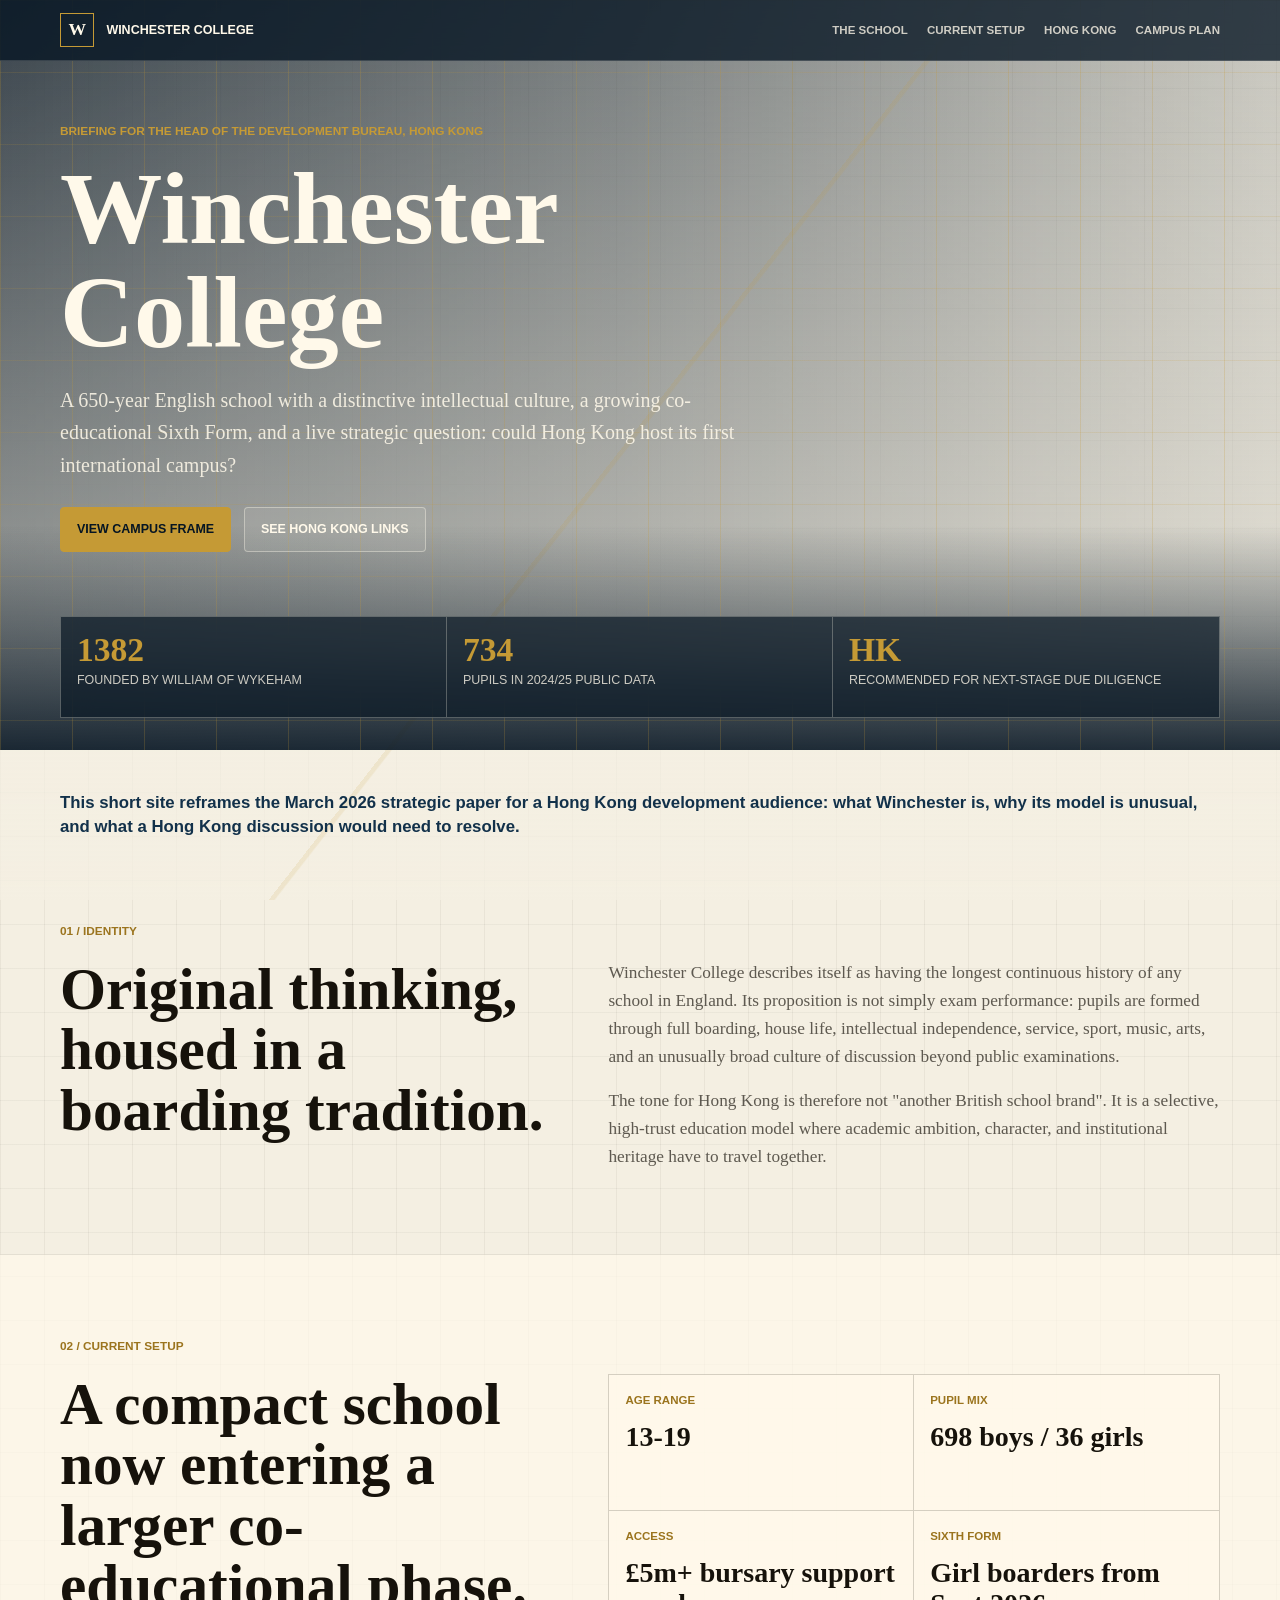
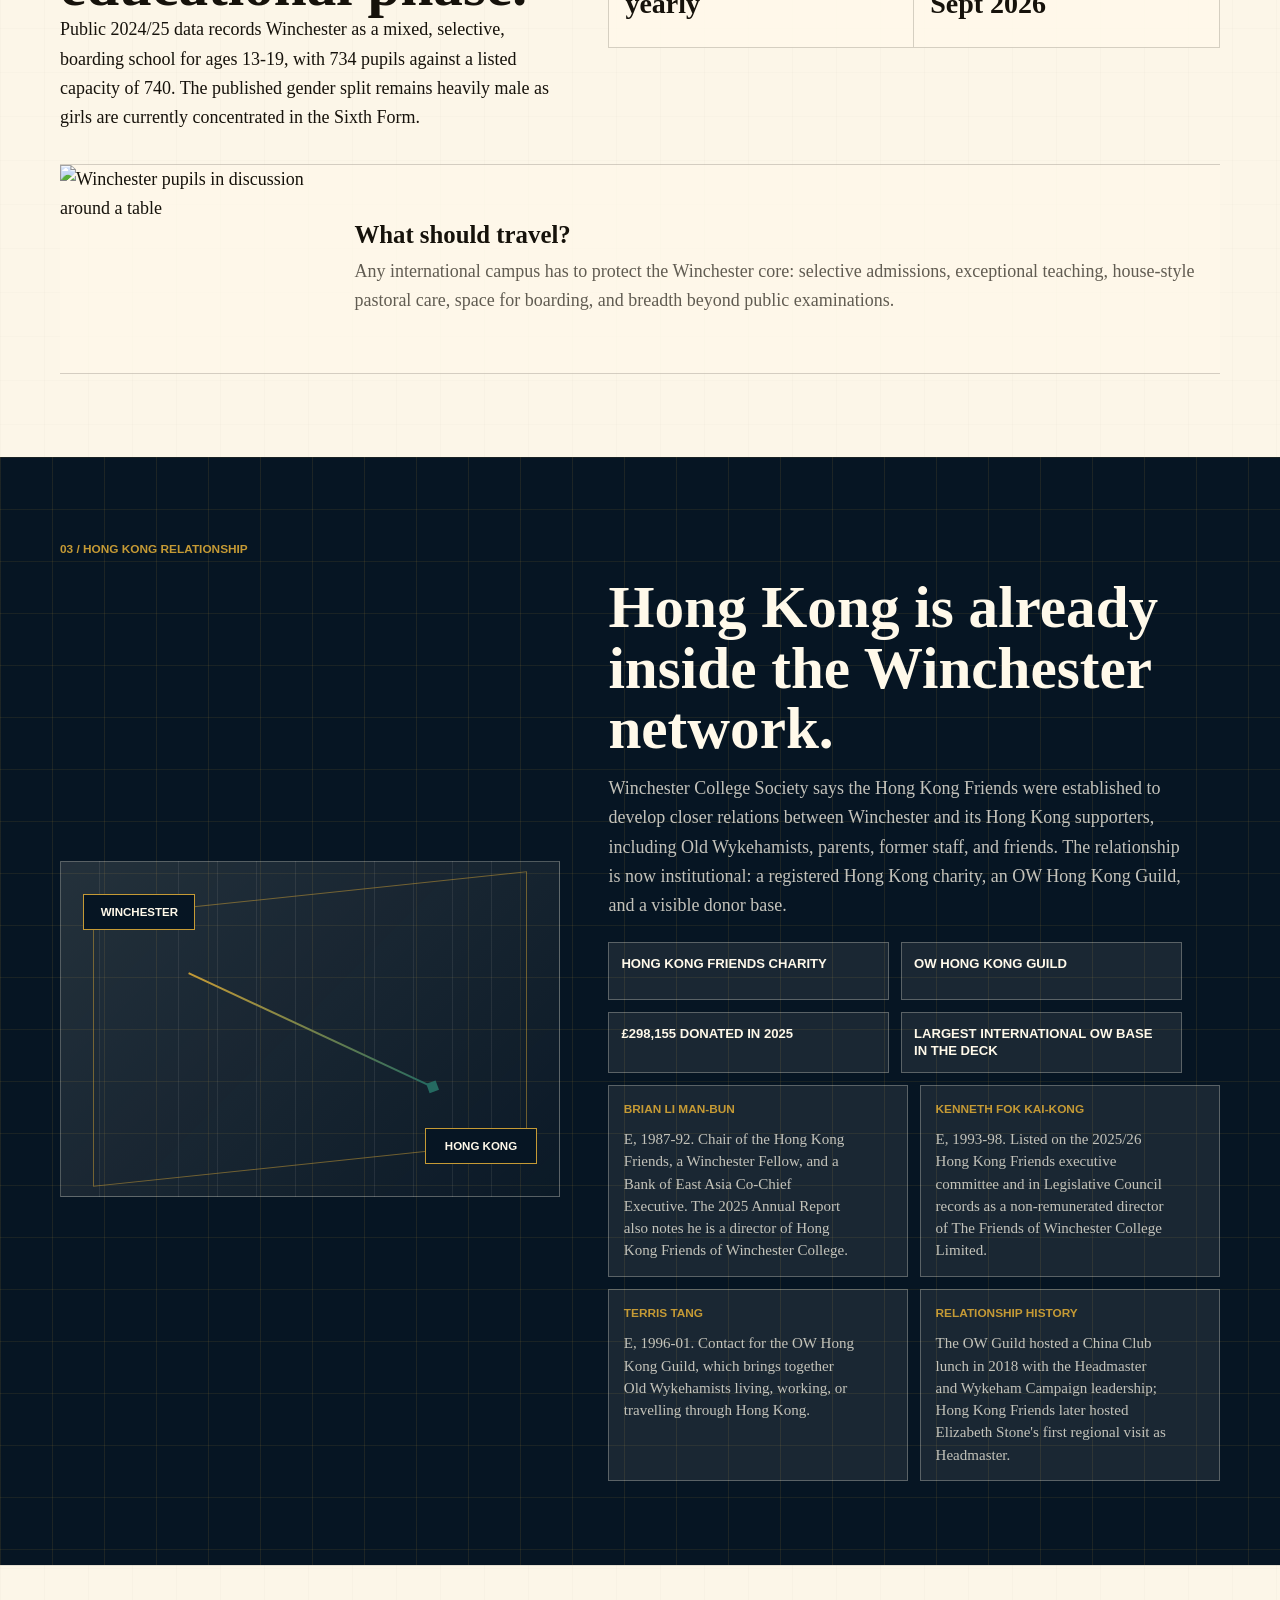
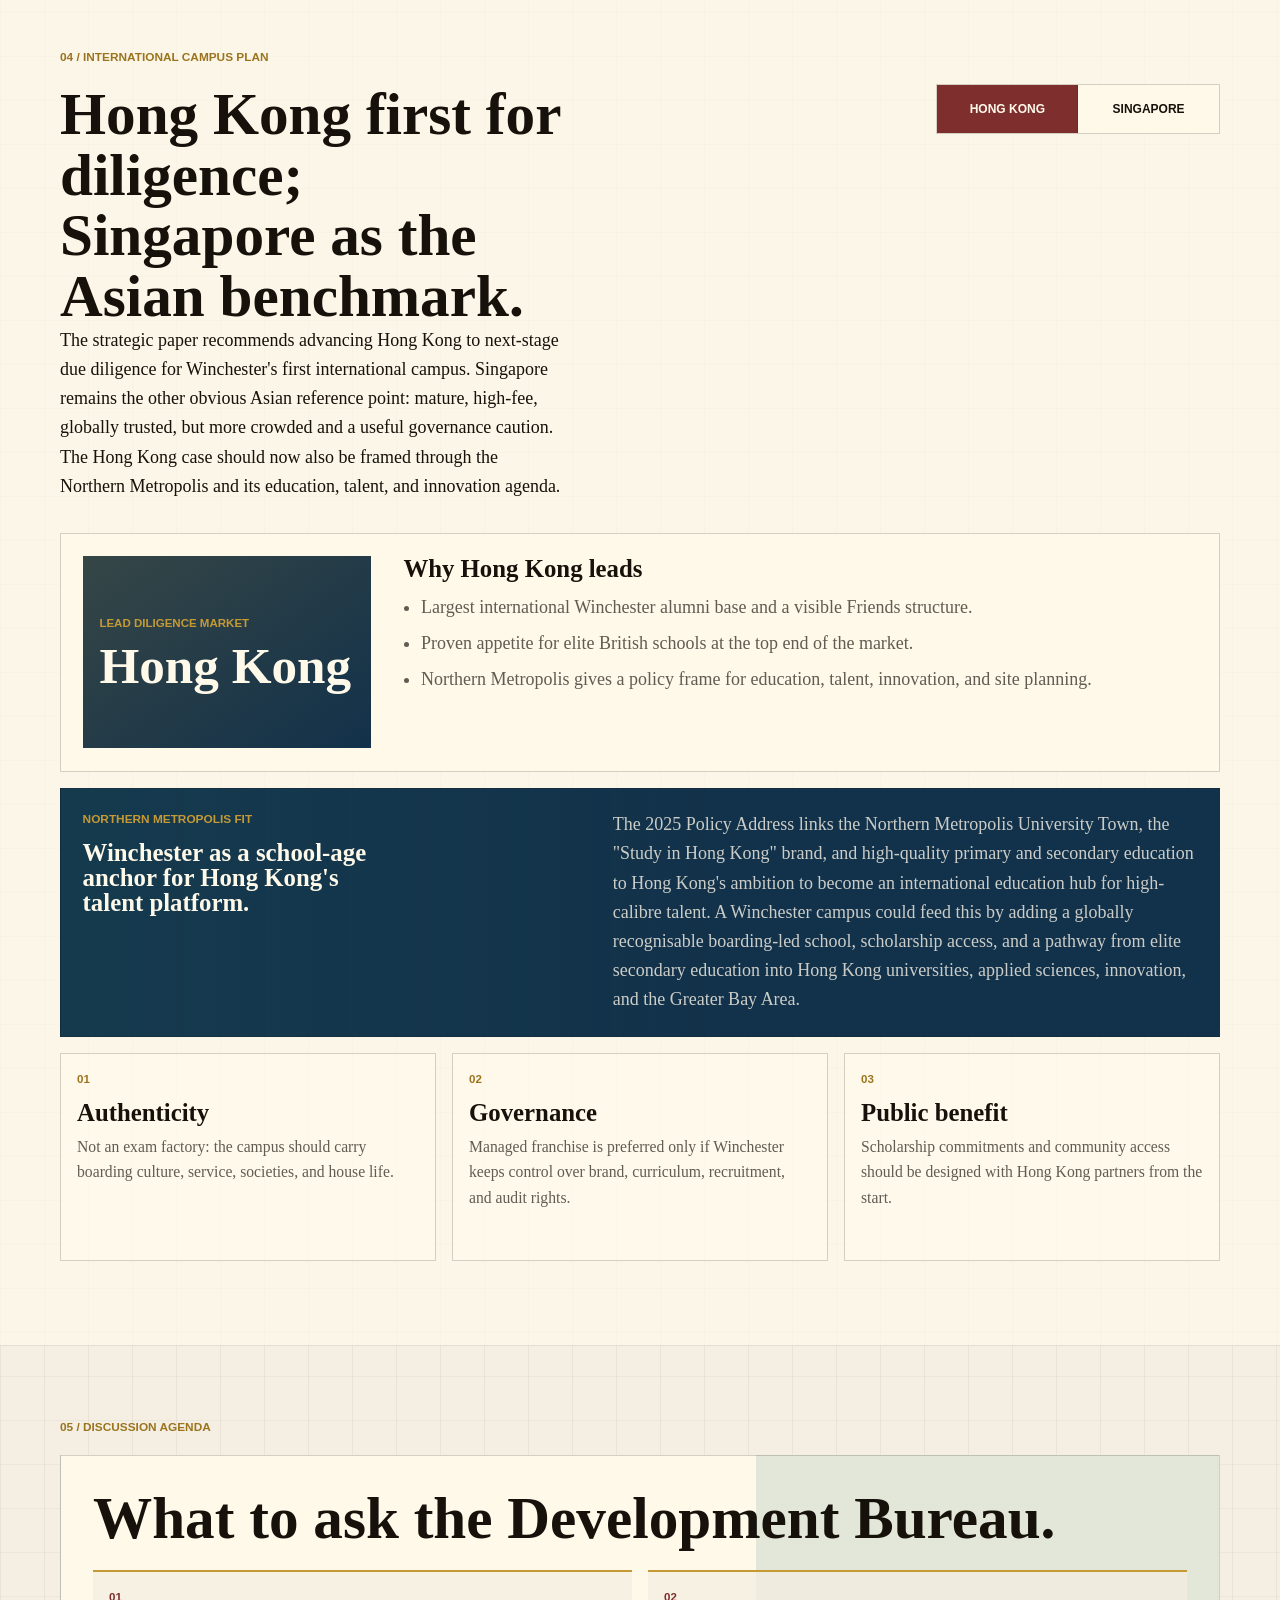
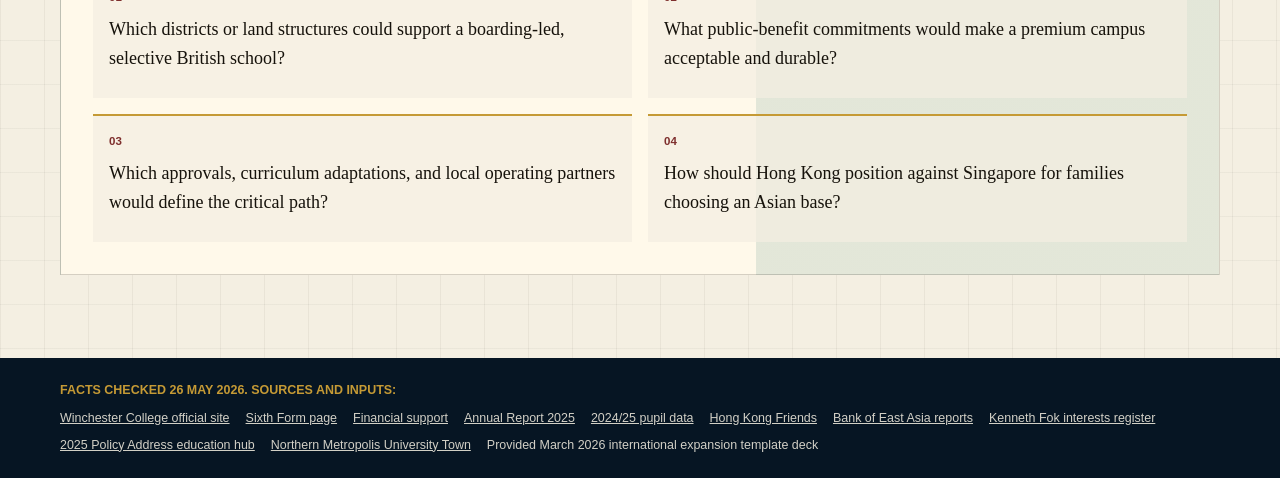
==== winchester-hk/index.html @ 95015313 "Add Winchester Hong Kong briefing" ====
<!doctype html>
<html lang="en">
  <head>
    <meta charset="utf-8" />
    <meta name="viewport" content="width=device-width, initial-scale=1" />
    <title>Winchester College | Hong Kong Briefing</title>
    <meta
      name="description"
      content="A concise briefing website introducing Winchester College, its current setup, Hong Kong links, and the proposed international campus opportunity."
    />
    <link rel="stylesheet" href="./styles.css" />
  </head>
  <body>
    <header class="site-header">
      <a class="brand" href="#top" aria-label="Winchester College briefing home">
        <span class="brand-mark">W</span>
        <span>Winchester College</span>
      </a>
      <nav class="site-nav" aria-label="Briefing sections">
        <a href="#school">The school</a>
        <a href="#setup">Current setup</a>
        <a href="#hong-kong">Hong Kong</a>
        <a href="#campus">Campus plan</a>
      </nav>
    </header>

    <main id="top">
      <section class="hero" aria-labelledby="hero-title">
        <div class="hero-image" aria-hidden="true"></div>
        <div class="hero-overlay"></div>
        <div class="hero-content">
          <p class="eyebrow reveal">Briefing for the Head of the Development Bureau, Hong Kong</p>
          <h1 id="hero-title" class="reveal delay-1">Winchester College</h1>
          <p class="hero-copy reveal delay-2">
            A 650-year English school with a distinctive intellectual culture, a growing co-educational
            Sixth Form, and a live strategic question: could Hong Kong host its first international campus?
          </p>
          <div class="hero-actions reveal delay-3" aria-label="Primary sections">
            <a class="button button-primary" href="#campus">View campus frame</a>
            <a class="button button-secondary" href="#hong-kong">See Hong Kong links</a>
          </div>
        </div>

        <aside class="hero-facts reveal delay-4" aria-label="Headline facts">
          <div>
            <strong>1382</strong>
            <span>Founded by William of Wykeham</span>
          </div>
          <div>
            <strong>734</strong>
            <span>Pupils in 2024/25 public data</span>
          </div>
          <div>
            <strong>HK</strong>
            <span>Recommended for next-stage due diligence</span>
          </div>
        </aside>
      </section>

      <section class="brief-strip" aria-label="Briefing purpose">
        <p>
          This short site reframes the March 2026 strategic paper for a Hong Kong development audience:
          what Winchester is, why its model is unusual, and what a Hong Kong discussion would need to resolve.
        </p>
      </section>

      <section class="section school" id="school" aria-labelledby="school-title">
        <div class="section-kicker">01 / Identity</div>
        <div class="section-grid">
          <div>
            <h2 id="school-title">Original thinking, housed in a boarding tradition.</h2>
          </div>
          <div class="copy-stack">
            <p>
              Winchester College describes itself as having the longest continuous history of any school
              in England. Its proposition is not simply exam performance: pupils are formed through full
              boarding, house life, intellectual independence, service, sport, music, arts, and an unusually
              broad culture of discussion beyond public examinations.
            </p>
            <p>
              The tone for Hong Kong is therefore not "another British school brand". It is a selective,
              high-trust education model where academic ambition, character, and institutional heritage
              have to travel together.
            </p>
          </div>
        </div>
      </section>

      <section class="section setup" id="setup" aria-labelledby="setup-title">
        <div class="section-kicker">02 / Current setup</div>
        <div class="setup-layout">
          <div>
            <h2 id="setup-title">A compact school now entering a larger co-educational phase.</h2>
            <p>
              Public 2024/25 data records Winchester as a mixed, selective, boarding school for ages
              13-19, with 734 pupils against a listed capacity of 740. The published gender split remains
              heavily male as girls are currently concentrated in the Sixth Form.
            </p>
          </div>
          <div class="stat-board" aria-label="Current school facts">
            <article>
              <span>Age range</span>
              <strong>13-19</strong>
            </article>
            <article>
              <span>Pupil mix</span>
              <strong>698 boys / 36 girls</strong>
            </article>
            <article>
              <span>Access</span>
              <strong>&pound;5m+ bursary support yearly</strong>
            </article>
            <article>
              <span>Sixth Form</span>
              <strong>Girl boarders from Sept 2026</strong>
            </article>
          </div>
        </div>

        <div class="campus-note">
          <img
            src="https://www.winchestercollege.org/wp-content/uploads/2025/06/JP2024-58-1-scaled-480x0-c-center.jpg"
            alt="Winchester pupils in discussion around a table"
          />
          <div>
            <h3>What should travel?</h3>
            <p>
              Any international campus has to protect the Winchester core: selective admissions,
              exceptional teaching, house-style pastoral care, space for boarding, and breadth beyond
              public examinations.
            </p>
          </div>
        </div>
      </section>

      <section class="section hong-kong" id="hong-kong" aria-labelledby="hk-title">
        <div class="section-kicker">03 / Hong Kong relationship</div>
        <div class="hk-grid">
          <div class="route-card" aria-label="Winchester to Hong Kong relationship map">
            <span class="pin pin-win">Winchester</span>
            <span class="route-line"></span>
            <span class="pin pin-hk">Hong Kong</span>
          </div>
          <div>
            <h2 id="hk-title">Hong Kong is already inside the Winchester network.</h2>
            <p>
              Winchester College Society says the Hong Kong Friends were established to develop closer
              relations between Winchester and its Hong Kong supporters, including Old Wykehamists,
              parents, former staff, and friends. The relationship is now institutional: a registered Hong
              Kong charity, an OW Hong Kong Guild, and a visible donor base.
            </p>
            <div class="signal-list">
              <span>Hong Kong Friends charity</span>
              <span>OW Hong Kong Guild</span>
              <span>&pound;298,155 donated in 2025</span>
              <span>Largest international OW base in the deck</span>
            </div>
            <div class="alumni-list" aria-label="Hong Kong alumni and relationship history">
              <article>
                <span>Brian Li Man-bun</span>
                <p>
                  E, 1987-92. Chair of the Hong Kong Friends, a Winchester Fellow, and a Bank of East
                  Asia Co-Chief Executive. The 2025 Annual Report also notes he is a director of Hong
                  Kong Friends of Winchester College.
                </p>
              </article>
              <article>
                <span>Kenneth Fok Kai-kong</span>
                <p>
                  E, 1993-98. Listed on the 2025/26 Hong Kong Friends executive committee and in
                  Legislative Council records as a non-remunerated director of The Friends of Winchester
                  College Limited.
                </p>
              </article>
              <article>
                <span>Terris Tang</span>
                <p>
                  E, 1996-01. Contact for the OW Hong Kong Guild, which brings together Old Wykehamists
                  living, working, or travelling through Hong Kong.
                </p>
              </article>
              <article>
                <span>Relationship history</span>
                <p>
                  The OW Guild hosted a China Club lunch in 2018 with the Headmaster and Wykeham
                  Campaign leadership; Hong Kong Friends later hosted Elizabeth Stone's first regional
                  visit as Headmaster.
                </p>
              </article>
            </div>
          </div>
        </div>
      </section>

      <section class="section campus" id="campus" aria-labelledby="campus-title">
        <div class="section-kicker">04 / International campus plan</div>
        <div class="campus-head">
          <div>
            <h2 id="campus-title">Hong Kong first for diligence; Singapore as the Asian benchmark.</h2>
            <p>
              The strategic paper recommends advancing Hong Kong to next-stage due diligence for
              Winchester's first international campus. Singapore remains the other obvious Asian reference
              point: mature, high-fee, globally trusted, but more crowded and a useful governance caution.
              The Hong Kong case should now also be framed through the Northern Metropolis and its
              education, talent, and innovation agenda.
            </p>
          </div>
          <div class="market-switch" role="tablist" aria-label="Compare Asia options">
            <button
              class="is-active"
              type="button"
              role="tab"
              aria-selected="true"
              aria-controls="market-panel"
              data-market="hongkong"
            >
              Hong Kong
            </button>
            <button
              type="button"
              role="tab"
              aria-selected="false"
              aria-controls="market-panel"
              data-market="singapore"
            >
              Singapore
            </button>
          </div>
        </div>

        <div class="market-panel" id="market-panel" role="tabpanel" aria-live="polite">
          <div class="market-score">
            <span id="market-label">Lead diligence market</span>
            <strong id="market-score">Hong Kong</strong>
          </div>
          <div>
            <h3 id="market-title">Why Hong Kong leads</h3>
            <ul id="market-list">
              <li>Largest international Winchester alumni base and a visible Friends structure.</li>
              <li>Proven appetite for elite British schools at the top end of the market.</li>
              <li>Northern Metropolis gives a policy frame for education, talent, innovation, and site planning.</li>
            </ul>
          </div>
        </div>

        <div class="metro-panel" aria-label="Northern Metropolis fit">
          <div>
            <span>Northern Metropolis fit</span>
            <h3>Winchester as a school-age anchor for Hong Kong's talent platform.</h3>
          </div>
          <p>
            The 2025 Policy Address links the Northern Metropolis University Town, the "Study in Hong Kong"
            brand, and high-quality primary and secondary education to Hong Kong's ambition to become an
            international education hub for high-calibre talent. A Winchester campus could feed this by
            adding a globally recognisable boarding-led school, scholarship access, and a pathway from
            elite secondary education into Hong Kong universities, applied sciences, innovation, and the
            Greater Bay Area.
          </p>
        </div>

        <div class="principles" aria-label="Campus design principles">
          <article>
            <span>01</span>
            <h3>Authenticity</h3>
            <p>Not an exam factory: the campus should carry boarding culture, service, societies, and house life.</p>
          </article>
          <article>
            <span>02</span>
            <h3>Governance</h3>
            <p>Managed franchise is preferred only if Winchester keeps control over brand, curriculum, recruitment, and audit rights.</p>
          </article>
          <article>
            <span>03</span>
            <h3>Public benefit</h3>
            <p>Scholarship commitments and community access should be designed with Hong Kong partners from the start.</p>
          </article>
        </div>
      </section>

      <section class="section bureau" aria-labelledby="bureau-title">
        <div class="section-kicker">05 / Discussion agenda</div>
        <div class="bureau-panel">
          <h2 id="bureau-title">What to ask the Development Bureau.</h2>
          <ol>
            <li>Which districts or land structures could support a boarding-led, selective British school?</li>
            <li>What public-benefit commitments would make a premium campus acceptable and durable?</li>
            <li>Which approvals, curriculum adaptations, and local operating partners would define the critical path?</li>
            <li>How should Hong Kong position against Singapore for families choosing an Asian base?</li>
          </ol>
        </div>
      </section>
    </main>

    <footer class="sources" id="sources">
      <p>Facts checked 26 May 2026. Sources and inputs:</p>
      <a href="https://www.winchestercollege.org/" target="_blank" rel="noreferrer">Winchester College official site</a>
      <a href="https://www.winchestercollege.org/school-life/sixth-form/" target="_blank" rel="noreferrer">Sixth Form page</a>
      <a href="https://www.winchestercollege.org/admissions/financial-support/" target="_blank" rel="noreferrer">Financial support</a>
      <a href="https://www.winchestercollege.org/wp-content/uploads/2026/02/Winchester-College-AR-2025-D13.pdf" target="_blank" rel="noreferrer">Annual Report 2025</a>
      <a href="https://findgreatschools.co.uk/schools/116532" target="_blank" rel="noreferrer">2024/25 pupil data</a>
      <a href="https://wincollsoc.org/pages/hong-kong-friends" target="_blank" rel="noreferrer">Hong Kong Friends</a>
      <a href="https://www.hkbea.com/html/en/bea-about-bea-investor-communication-annual-and-interim-reports.html" target="_blank" rel="noreferrer">Bank of East Asia reports</a>
      <a href="https://www.legco.gov.hk/general/chinese/cmi/yr22-25/fkkk/fkkk_9_20251026_01_et.pdf" target="_blank" rel="noreferrer">Kenneth Fok interests register</a>
      <a href="https://www.policyaddress.gov.hk/2025/en/p134.html" target="_blank" rel="noreferrer">2025 Policy Address education hub</a>
      <a href="https://www.policyaddress.gov.hk/2025/en/p45.html" target="_blank" rel="noreferrer">Northern Metropolis University Town</a>
      <span>Provided March 2026 international expansion template deck</span>
    </footer>

    <script src="./script.js"></script>
  </body>
</html>
---- winchester-hk/styles.css ----
:root {
  --navy: #061523;
  --blueprint: #12314a;
  --paper: #f4efe2;
  --vellum: #fff9ea;
  --ink: #16120b;
  --muted: rgba(22, 18, 11, 0.68);
  --gold: #c59a35;
  --gold-deep: #9b741e;
  --oxblood: #7e2f2d;
  --jade: #256a61;
  --line: rgba(22, 18, 11, 0.18);
  --line-light: rgba(255, 249, 234, 0.28);
  --max: 1160px;
  --display: "Bodoni 72", "Didot", "Hoefler Text", Georgia, serif;
  --serif: "Iowan Old Style", "Palatino Linotype", Palatino, Georgia, serif;
  --sans: "Avenir Next", "Gill Sans", "Trebuchet MS", sans-serif;
}

* {
  box-sizing: border-box;
}

html {
  scroll-behavior: smooth;
}

body {
  margin: 0;
  color: var(--ink);
  background:
    linear-gradient(90deg, rgba(22, 18, 11, 0.05) 1px, transparent 1px),
    linear-gradient(180deg, rgba(22, 18, 11, 0.04) 1px, transparent 1px),
    var(--paper);
  background-size: 44px 44px, 44px 44px, auto;
  font-family: var(--serif);
  font-size: 18px;
  line-height: 1.62;
}

body::before {
  content: "";
  position: fixed;
  inset: 0;
  z-index: -2;
  pointer-events: none;
  background:
    linear-gradient(128deg, transparent 0 49%, rgba(197, 154, 53, 0.13) 49% 49.25%, transparent 49.35%),
    linear-gradient(180deg, rgba(244, 239, 226, 0.1), rgba(244, 239, 226, 0.78));
}

a {
  color: inherit;
}

p,
ul,
ol {
  margin: 0;
}

img {
  display: block;
  max-width: 100%;
}

.site-header {
  position: fixed;
  inset: 0 0 auto;
  z-index: 20;
  display: flex;
  align-items: center;
  justify-content: space-between;
  gap: 1rem;
  padding: 0.8rem max(1rem, calc((100vw - var(--max)) / 2));
  color: var(--vellum);
  border-bottom: 1px solid rgba(255, 249, 234, 0.16);
  background: rgba(6, 21, 35, 0.78);
  backdrop-filter: blur(20px);
}

.brand {
  display: inline-flex;
  align-items: center;
  gap: 0.75rem;
  font-family: var(--sans);
  font-size: 0.78rem;
  font-weight: 700;
  text-transform: uppercase;
  letter-spacing: 0;
  text-decoration: none;
  white-space: nowrap;
}

.brand-mark {
  display: grid;
  place-items: center;
  width: 2.15rem;
  height: 2.15rem;
  border: 1px solid var(--gold);
  font-family: var(--display);
  font-size: 1.1rem;
  line-height: 1;
}

.site-nav {
  display: flex;
  align-items: center;
  justify-content: flex-end;
  gap: 1.2rem;
  font-family: var(--sans);
  font-size: 0.72rem;
  font-weight: 700;
  text-transform: uppercase;
  letter-spacing: 0;
}

.site-nav a {
  position: relative;
  color: rgba(255, 249, 234, 0.78);
  text-decoration: none;
}

.site-nav a::after {
  content: "";
  position: absolute;
  left: 0;
  right: 0;
  bottom: -0.35rem;
  height: 1px;
  background: var(--gold);
  transform: scaleX(0);
  transform-origin: left;
  transition: transform 180ms ease;
}

.site-nav a:hover,
.site-nav a:focus-visible {
  color: var(--vellum);
}

.site-nav a:hover::after,
.site-nav a:focus-visible::after {
  transform: scaleX(1);
}

.hero {
  position: relative;
  min-height: 82svh;
  display: grid;
  align-items: end;
  padding: 7.6rem 1.2rem 2rem;
  color: var(--vellum);
  overflow: hidden;
}

.hero-image {
  position: absolute;
  inset: 0;
  z-index: -3;
  background:
    linear-gradient(90deg, rgba(6, 21, 35, 0.88), rgba(6, 21, 35, 0.58) 48%, rgba(6, 21, 35, 0.2)),
    url("https://www.winchestercollege.org/wp-content/uploads/2025/05/shorter-homepage-image-2560x0-c-center.jpg") center / cover;
  transform: scale(1.03);
  animation: slow-drift 13s ease-out forwards;
}

.hero-overlay {
  position: absolute;
  inset: 0;
  z-index: -2;
  background:
    linear-gradient(90deg, rgba(197, 154, 53, 0.22) 1px, transparent 1px),
    linear-gradient(180deg, rgba(197, 154, 53, 0.14) 1px, transparent 1px),
    linear-gradient(180deg, transparent 0 70%, rgba(6, 21, 35, 0.88) 100%);
  background-size: 72px 72px, 72px 72px, auto;
  mix-blend-mode: normal;
}

.hero-content {
  width: min(var(--max), 100%);
  margin: 0 auto;
  padding-bottom: 4rem;
}

.eyebrow,
.section-kicker {
  font-family: var(--sans);
  font-size: 0.74rem;
  font-weight: 800;
  letter-spacing: 0;
  text-transform: uppercase;
}

.eyebrow {
  max-width: 42rem;
  color: var(--gold);
}

h1,
h2,
h3 {
  margin: 0;
  font-family: var(--display);
  font-weight: 600;
  line-height: 1.02;
  letter-spacing: 0;
}

h1 {
  max-width: 9ch;
  margin-top: 1rem;
  font-size: 6.4rem;
}

h2 {
  font-size: 3.7rem;
}

h3 {
  font-size: 1.55rem;
}

.hero-copy {
  max-width: 43rem;
  margin-top: 1.15rem;
  color: rgba(255, 249, 234, 0.86);
  font-size: 1.25rem;
}

.hero-actions {
  display: flex;
  flex-wrap: wrap;
  gap: 0.8rem;
  margin-top: 1.6rem;
}

.button {
  display: inline-flex;
  align-items: center;
  min-height: 2.8rem;
  padding: 0.7rem 1rem;
  border: 1px solid rgba(255, 249, 234, 0.38);
  border-radius: 4px;
  font-family: var(--sans);
  font-size: 0.78rem;
  font-weight: 800;
  letter-spacing: 0;
  text-transform: uppercase;
  text-decoration: none;
  transition: transform 180ms ease, border-color 180ms ease, background 180ms ease;
}

.button:hover,
.button:focus-visible {
  transform: translateY(-2px);
}

.button-primary {
  color: var(--navy);
  border-color: var(--gold);
  background: var(--gold);
}

.button-secondary {
  color: var(--vellum);
  background: rgba(255, 249, 234, 0.08);
}

.hero-facts {
  width: min(var(--max), calc(100% - 2.4rem));
  margin: 0 auto;
  display: grid;
  grid-template-columns: repeat(3, minmax(0, 1fr));
  border: 1px solid var(--line-light);
  background: rgba(6, 21, 35, 0.68);
  backdrop-filter: blur(16px);
}

.hero-facts div {
  min-height: 6.25rem;
  padding: 1rem;
  border-right: 1px solid var(--line-light);
}

.hero-facts div:last-child {
  border-right: 0;
}

.hero-facts strong {
  display: block;
  font-family: var(--display);
  font-size: 2.1rem;
  line-height: 1;
  color: var(--gold);
}

.hero-facts span {
  display: block;
  margin-top: 0.35rem;
  color: rgba(255, 249, 234, 0.78);
  font-family: var(--sans);
  font-size: 0.78rem;
  line-height: 1.35;
  text-transform: uppercase;
  letter-spacing: 0;
}

.brief-strip {
  width: min(var(--max), calc(100% - 2.4rem));
  margin: 1.2rem auto 0;
  padding: 1.4rem 0 0;
  color: var(--blueprint);
  font-family: var(--sans);
  font-size: 1.05rem;
  font-weight: 650;
  line-height: 1.42;
}

.section {
  width: min(var(--max), calc(100% - 2.4rem));
  margin: 0 auto;
  padding: 5.2rem 0;
}

.section-kicker {
  margin-bottom: 1.1rem;
  color: var(--gold-deep);
}

.section-grid,
.setup-layout,
.hk-grid,
.campus-head {
  display: grid;
  grid-template-columns: minmax(0, 0.9fr) minmax(0, 1.1fr);
  gap: 3rem;
  align-items: start;
}

.copy-stack {
  display: grid;
  gap: 1rem;
  color: var(--muted);
  font-size: 1.08rem;
}

.setup {
  position: relative;
}

.setup::before,
.campus::before {
  content: "";
  position: absolute;
  left: 50%;
  z-index: -1;
  width: 100vw;
  height: 100%;
  transform: translateX(-50%);
  background: rgba(255, 249, 234, 0.68);
  border-block: 1px solid rgba(22, 18, 11, 0.1);
}

.setup::before {
  top: 0;
}

.stat-board {
  display: grid;
  grid-template-columns: repeat(2, minmax(0, 1fr));
  border: 1px solid var(--line);
  background: rgba(255, 249, 234, 0.8);
}

.stat-board article {
  min-height: 8.5rem;
  padding: 1rem;
  border-right: 1px solid var(--line);
  border-bottom: 1px solid var(--line);
}

.stat-board article:nth-child(2n) {
  border-right: 0;
}

.stat-board article:nth-last-child(-n + 2) {
  border-bottom: 0;
}

.stat-board span,
.market-score span,
.principles span {
  display: block;
  color: var(--gold-deep);
  font-family: var(--sans);
  font-size: 0.72rem;
  font-weight: 800;
  letter-spacing: 0;
  text-transform: uppercase;
}

.stat-board strong {
  display: block;
  margin-top: 0.7rem;
  font-family: var(--display);
  font-size: 1.75rem;
  line-height: 1.12;
}

.campus-note {
  margin-top: 2rem;
  display: grid;
  grid-template-columns: 17rem 1fr;
  gap: 1.4rem;
  align-items: stretch;
  border-top: 1px solid var(--line);
  border-bottom: 1px solid var(--line);
  background: rgba(255, 249, 234, 0.6);
}

.campus-note img {
  width: 100%;
  height: 100%;
  min-height: 13rem;
  object-fit: cover;
}

.campus-note div {
  display: grid;
  align-content: center;
  padding: 1.2rem 1.2rem 1.2rem 0;
}

.campus-note p {
  margin-top: 0.6rem;
  color: var(--muted);
}

.hong-kong {
  color: var(--vellum);
  width: 100%;
  max-width: none;
  padding: 0;
  background:
    linear-gradient(90deg, rgba(197, 154, 53, 0.12) 1px, transparent 1px),
    linear-gradient(180deg, rgba(197, 154, 53, 0.1) 1px, transparent 1px),
    var(--navy);
  background-size: 52px 52px, 52px 52px, auto;
}

.hong-kong .section-kicker,
.hong-kong h2,
.hong-kong p,
.hong-kong .signal-list {
  width: min(var(--max), calc(100% - 2.4rem));
}

.hong-kong .section-kicker {
  margin: 0 auto 1.1rem;
  padding-top: 5.2rem;
  color: var(--gold);
}

.hk-grid {
  width: min(var(--max), calc(100% - 2.4rem));
  margin: 0 auto;
  padding-bottom: 5.2rem;
  align-items: center;
}

.hong-kong p {
  margin-top: 1rem;
  color: rgba(255, 249, 234, 0.76);
}

.route-card {
  position: relative;
  min-height: 21rem;
  border: 1px solid var(--line-light);
  background:
    linear-gradient(135deg, rgba(255, 249, 234, 0.12), rgba(255, 249, 234, 0.02)),
    repeating-linear-gradient(90deg, transparent 0 2.4rem, rgba(255, 249, 234, 0.08) 2.4rem 2.45rem);
  overflow: hidden;
}

.route-card::before {
  content: "";
  position: absolute;
  inset: 2rem;
  border: 1px solid rgba(197, 154, 53, 0.52);
  transform: skewY(-6deg);
}

.pin {
  position: absolute;
  display: inline-flex;
  align-items: center;
  justify-content: center;
  min-width: 7rem;
  min-height: 2.25rem;
  padding: 0.35rem 0.7rem;
  border: 1px solid var(--gold);
  background: var(--navy);
  color: var(--vellum);
  font-family: var(--sans);
  font-size: 0.72rem;
  font-weight: 800;
  letter-spacing: 0;
  text-transform: uppercase;
}

.pin-win {
  left: 1.4rem;
  top: 2rem;
}

.pin-hk {
  right: 1.4rem;
  bottom: 2rem;
}

.route-line {
  position: absolute;
  left: 23%;
  right: 23%;
  top: 50%;
  height: 2px;
  background: linear-gradient(90deg, var(--gold), var(--jade));
  transform: rotate(25deg);
  transform-origin: center;
}

.route-line::after {
  content: "";
  position: absolute;
  right: -0.35rem;
  top: -0.28rem;
  width: 0.65rem;
  height: 0.65rem;
  background: var(--jade);
  transform: rotate(45deg);
}

.signal-list {
  display: grid;
  grid-template-columns: repeat(2, minmax(0, 1fr));
  gap: 0.75rem;
  margin-top: 1.4rem;
}

.signal-list span {
  min-height: 3.6rem;
  padding: 0.75rem;
  border: 1px solid var(--line-light);
  background: rgba(255, 249, 234, 0.08);
  font-family: var(--sans);
  font-size: 0.82rem;
  font-weight: 750;
  line-height: 1.32;
  text-transform: uppercase;
  letter-spacing: 0;
}

.alumni-list {
  display: grid;
  grid-template-columns: repeat(2, minmax(0, 1fr));
  gap: 0.75rem;
  margin-top: 0.75rem;
}

.alumni-list article {
  min-height: 10.5rem;
  padding: 0.9rem;
  border: 1px solid var(--line-light);
  background: rgba(255, 249, 234, 0.08);
}

.alumni-list span,
.metro-panel span {
  display: block;
  color: var(--gold);
  font-family: var(--sans);
  font-size: 0.74rem;
  font-weight: 850;
  letter-spacing: 0;
  text-transform: uppercase;
}

.alumni-list p {
  margin-top: 0.55rem;
  color: rgba(255, 249, 234, 0.74);
  font-size: 0.94rem;
  line-height: 1.48;
}

.campus {
  position: relative;
}

.campus::before {
  top: 0;
}

.market-switch {
  justify-self: end;
  display: inline-grid;
  grid-template-columns: repeat(2, minmax(8.8rem, 1fr));
  border: 1px solid var(--line);
  background: var(--vellum);
}

.market-switch button {
  min-height: 3rem;
  padding: 0.55rem 0.9rem;
  border: 0;
  border-right: 1px solid var(--line);
  border-radius: 0;
  background: transparent;
  color: var(--ink);
  cursor: pointer;
  font-family: var(--sans);
  font-size: 0.75rem;
  font-weight: 850;
  letter-spacing: 0;
  text-transform: uppercase;
  transition: background 160ms ease, color 160ms ease;
}

.market-switch button:last-child {
  border-right: 0;
}

.market-switch button.is-active {
  color: var(--vellum);
  background: var(--oxblood);
}

.market-panel {
  display: grid;
  grid-template-columns: 18rem 1fr;
  gap: 2rem;
  margin-top: 2rem;
  padding: 1.4rem;
  border: 1px solid var(--line);
  background: var(--vellum);
}

.market-score {
  display: grid;
  align-content: center;
  min-height: 12rem;
  padding: 1rem;
  color: var(--vellum);
  background:
    linear-gradient(145deg, rgba(197, 154, 53, 0.2), transparent),
    var(--blueprint);
}

.market-score span {
  color: var(--gold);
}

.market-score strong {
  display: block;
  margin-top: 0.45rem;
  font-family: var(--display);
  font-size: 3.2rem;
  line-height: 1;
}

.market-panel ul {
  margin-top: 0.7rem;
  padding-left: 1.1rem;
  color: var(--muted);
}

.market-panel li + li {
  margin-top: 0.45rem;
}

.metro-panel {
  display: grid;
  grid-template-columns: minmax(0, 0.92fr) minmax(0, 1.08fr);
  gap: 2rem;
  margin-top: 1rem;
  padding: 1.35rem;
  border: 1px solid var(--line);
  background:
    linear-gradient(90deg, rgba(37, 106, 97, 0.16), transparent 58%),
    var(--blueprint);
  color: var(--vellum);
}

.metro-panel h3 {
  margin-top: 0.65rem;
  max-width: 20rem;
}

.metro-panel p {
  color: rgba(255, 249, 234, 0.78);
}

.principles {
  display: grid;
  grid-template-columns: repeat(3, minmax(0, 1fr));
  gap: 1rem;
  margin-top: 1rem;
}

.principles article {
  min-height: 13rem;
  padding: 1rem;
  border: 1px solid var(--line);
  background: rgba(255, 249, 234, 0.68);
}

.principles h3 {
  margin-top: 0.7rem;
}

.principles p {
  margin-top: 0.55rem;
  color: var(--muted);
  font-size: 0.98rem;
}

.bureau {
  padding-top: 4.6rem;
}

.bureau-panel {
  padding: 2rem;
  border: 1px solid var(--line);
  background:
    linear-gradient(90deg, transparent 0 60%, rgba(37, 106, 97, 0.13) 60%),
    var(--vellum);
}

.bureau-panel ol {
  display: grid;
  grid-template-columns: repeat(2, minmax(0, 1fr));
  gap: 1rem;
  margin-top: 1.4rem;
  padding: 0;
  list-style: none;
  counter-reset: agenda;
}

.bureau-panel li {
  min-height: 8rem;
  padding: 1rem;
  border-top: 2px solid var(--gold);
  background: rgba(244, 239, 226, 0.72);
  counter-increment: agenda;
}

.bureau-panel li::before {
  content: "0" counter(agenda);
  display: block;
  margin-bottom: 0.5rem;
  color: var(--oxblood);
  font-family: var(--sans);
  font-size: 0.72rem;
  font-weight: 850;
  letter-spacing: 0;
}

.sources {
  display: flex;
  flex-wrap: wrap;
  gap: 0.6rem 1rem;
  padding: 1.5rem max(1rem, calc((100vw - var(--max)) / 2));
  color: rgba(255, 249, 234, 0.78);
  background: var(--navy);
  font-family: var(--sans);
  font-size: 0.78rem;
  line-height: 1.4;
}

.sources p {
  width: 100%;
  color: var(--gold);
  font-weight: 800;
  text-transform: uppercase;
  letter-spacing: 0;
}

.sources a,
.sources span {
  color: rgba(255, 249, 234, 0.82);
}

.reveal {
  opacity: 0;
  transform: translateY(18px);
  animation: rise 680ms cubic-bezier(0.2, 0.8, 0.2, 1) forwards;
}

.delay-1 {
  animation-delay: 120ms;
}

.delay-2 {
  animation-delay: 230ms;
}

.delay-3 {
  animation-delay: 340ms;
}

.delay-4 {
  animation-delay: 460ms;
}

@keyframes rise {
  to {
    opacity: 1;
    transform: translateY(0);
  }
}

@keyframes slow-drift {
  to {
    transform: scale(1);
  }
}

@media (max-width: 940px) {
  .site-header {
    position: absolute;
    align-items: flex-start;
  }

  .site-nav {
    flex-wrap: wrap;
    gap: 0.65rem 0.9rem;
    max-width: 24rem;
  }

  h1 {
    font-size: 4.5rem;
  }

  h2 {
    font-size: 2.8rem;
  }

  .hero {
    min-height: 84svh;
    padding-top: 9rem;
  }

  .section-grid,
  .setup-layout,
  .hk-grid,
  .campus-head,
  .market-panel {
    grid-template-columns: 1fr;
  }

  .market-switch {
    justify-self: start;
  }

  .principles,
  .bureau-panel ol {
    grid-template-columns: 1fr;
  }
}

@media (max-width: 680px) {
  body {
    font-size: 16px;
  }

  .site-header {
    display: grid;
    padding-inline: 1rem;
  }

  .site-nav {
    justify-content: start;
    font-size: 0.68rem;
  }

  .hero {
    min-height: 88svh;
    padding: 9.8rem 1rem 1rem;
  }

  .hero-content {
    padding-bottom: 1.4rem;
  }

  h1 {
    font-size: 3.45rem;
  }

  h2 {
    font-size: 2.25rem;
  }

  .hero-copy {
    font-size: 1.05rem;
  }

  .hero-facts,
  .stat-board,
  .signal-list,
  .alumni-list,
  .market-switch {
    grid-template-columns: 1fr;
  }

  .hero-facts div,
  .stat-board article,
  .market-switch button {
    border-right: 0;
    border-bottom: 1px solid var(--line-light);
  }

  .hero-facts div:last-child,
  .stat-board article:last-child,
  .market-switch button:last-child {
    border-bottom: 0;
  }

  .stat-board article:nth-last-child(2) {
    border-bottom: 1px solid var(--line);
  }

  .campus-note {
    grid-template-columns: 1fr;
  }

  .campus-note div {
    padding: 0 1rem 1.2rem;
  }

  .section {
    padding: 3.8rem 0;
  }

  .hong-kong .section-kicker {
    padding-top: 3.8rem;
  }

  .hk-grid {
    padding-bottom: 3.8rem;
  }

  .market-score strong {
    font-size: 2.5rem;
  }
}

@media (prefers-reduced-motion: reduce) {
  html {
    scroll-behavior: auto;
  }

  .reveal,
  .hero-image {
    animation: none;
    opacity: 1;
    transform: none;
  }

  .button,
  .site-nav a::after,
  .market-switch button {
    transition: none;
  }
}
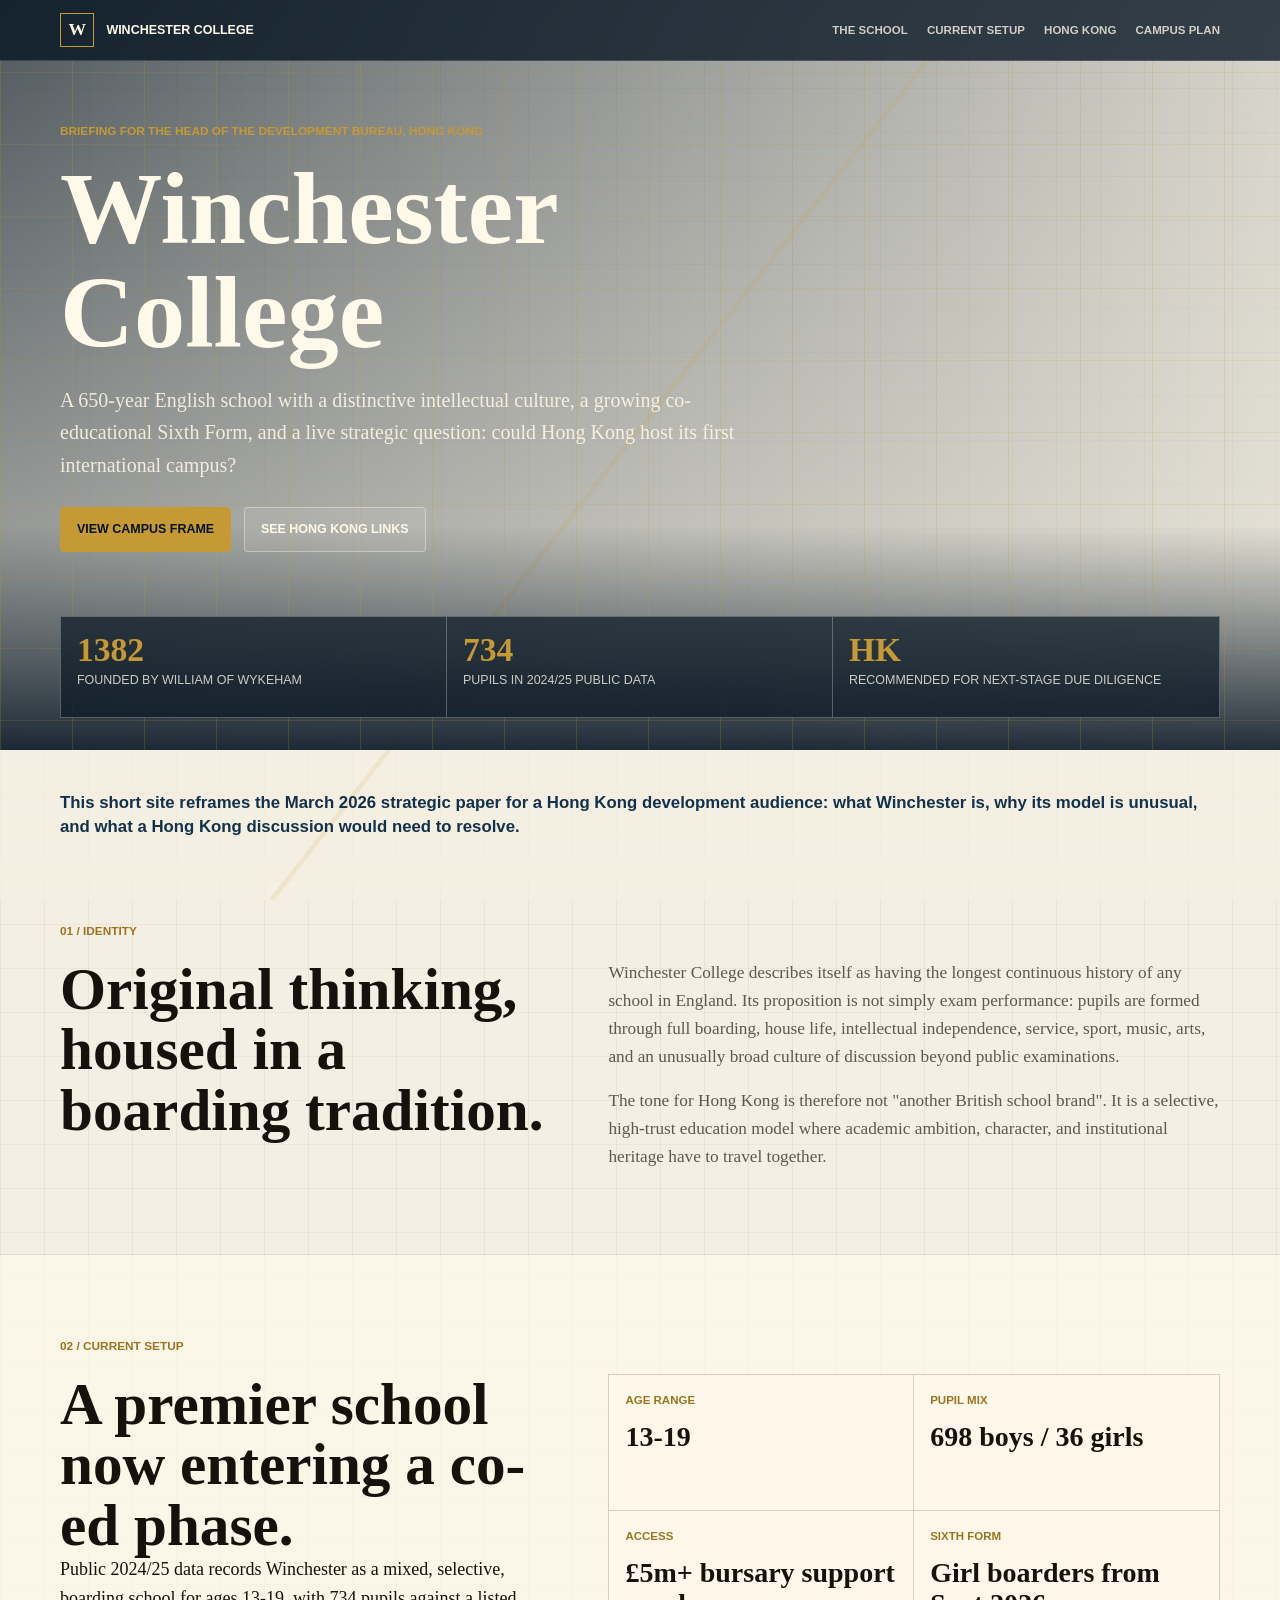
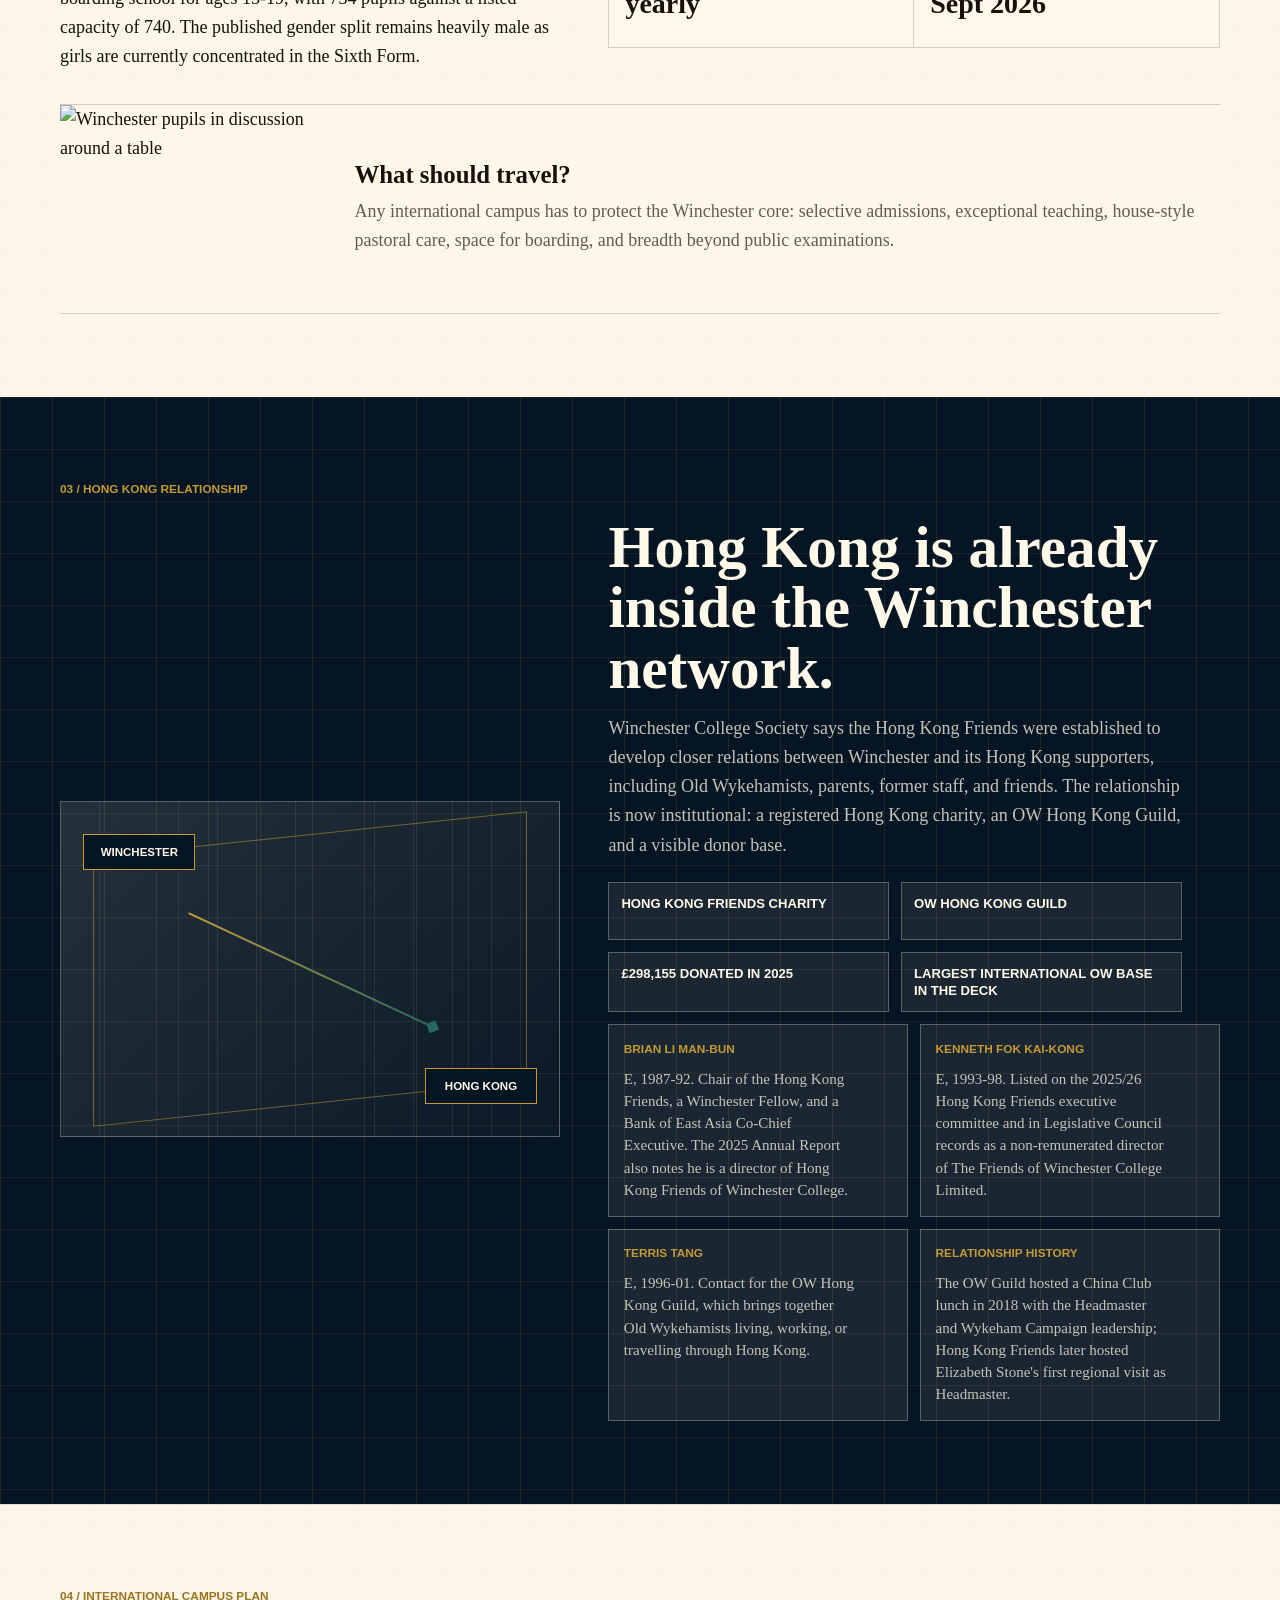
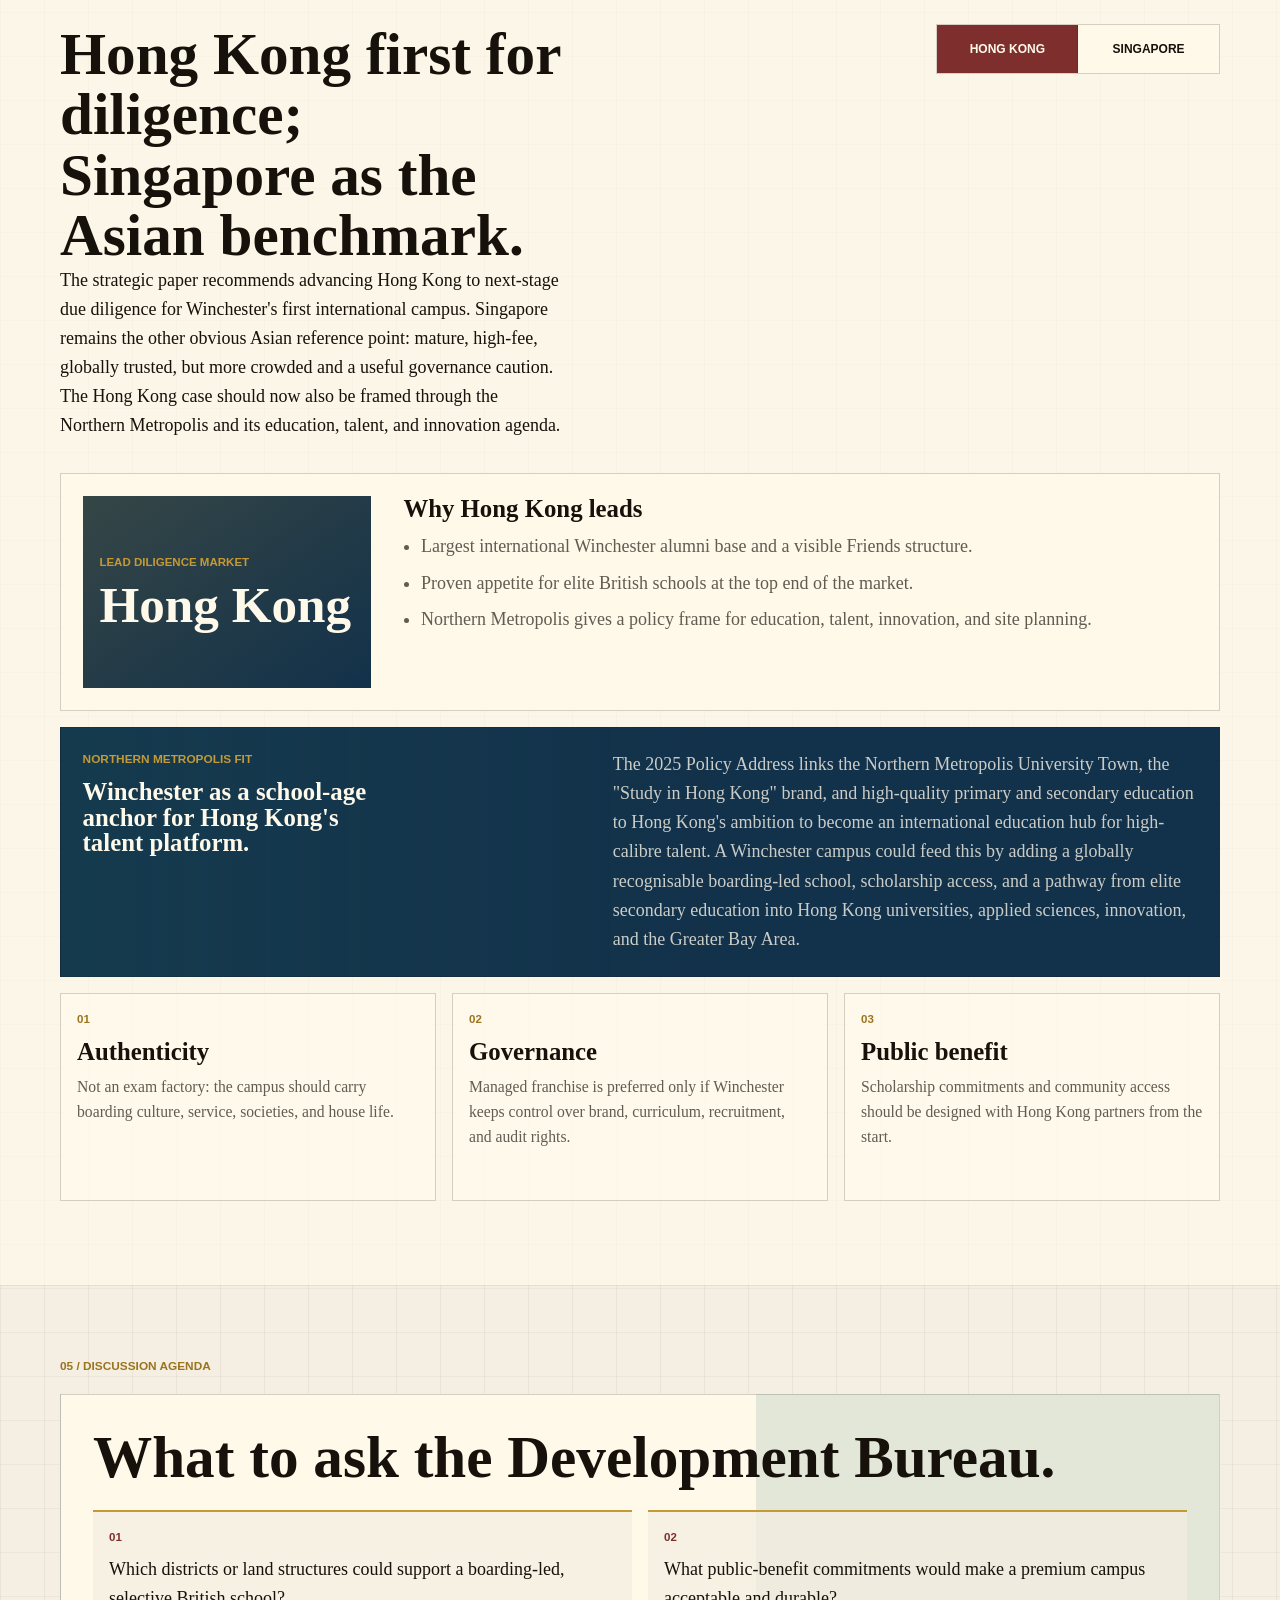
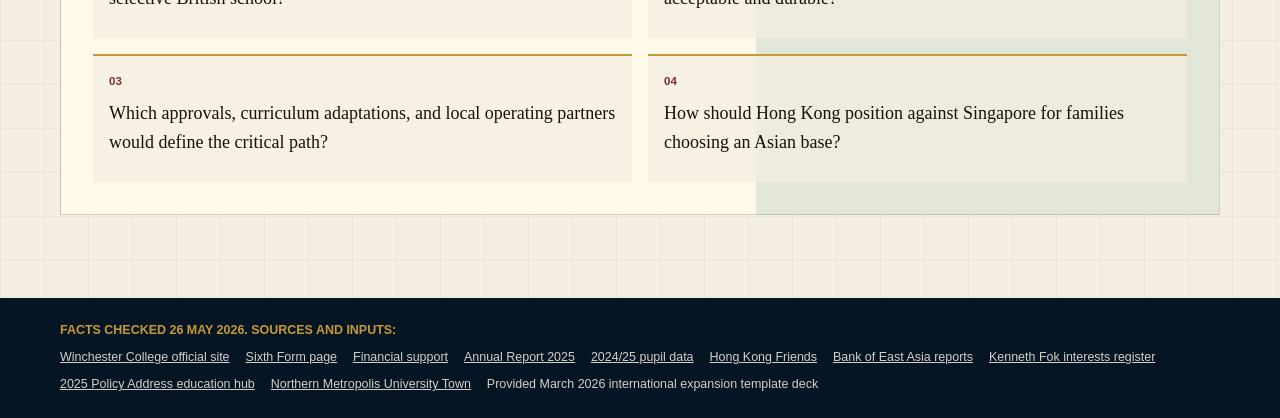
==== commit 49e8b894: "Update Winchester setup headline" ====
--- a/winchester-hk/index.html
+++ b/winchester-hk/index.html
@@ -90,7 +90,7 @@
         <div class="section-kicker">02 / Current setup</div>
         <div class="setup-layout">
           <div>
-            <h2 id="setup-title">A compact school now entering a larger co-educational phase.</h2>
+            <h2 id="setup-title">A premier school now entering a co-ed phase.</h2>
             <p>
               Public 2024/25 data records Winchester as a mixed, selective, boarding school for ages
               13-19, with 734 pupils against a listed capacity of 740. The published gender split remains
--- a/winchester-hk/styles.css
+++ b/winchester-hk/styles.css
@@ -159,8 +159,8 @@
   inset: 0;
   z-index: -3;
   background:
-    linear-gradient(90deg, rgba(6, 21, 35, 0.88), rgba(6, 21, 35, 0.58) 48%, rgba(6, 21, 35, 0.2)),
-    url("https://www.winchestercollege.org/wp-content/uploads/2025/05/shorter-homepage-image-2560x0-c-center.jpg") center / cover;
+    linear-gradient(90deg, rgba(6, 21, 35, 0.78), rgba(6, 21, 35, 0.46) 48%, rgba(6, 21, 35, 0.14)),
+    url("https://www.winchestercollege.org/wp-content/uploads/2025/05/shorter-homepage-image.jpg") center top / cover;
   transform: scale(1.03);
   animation: slow-drift 13s ease-out forwards;
 }
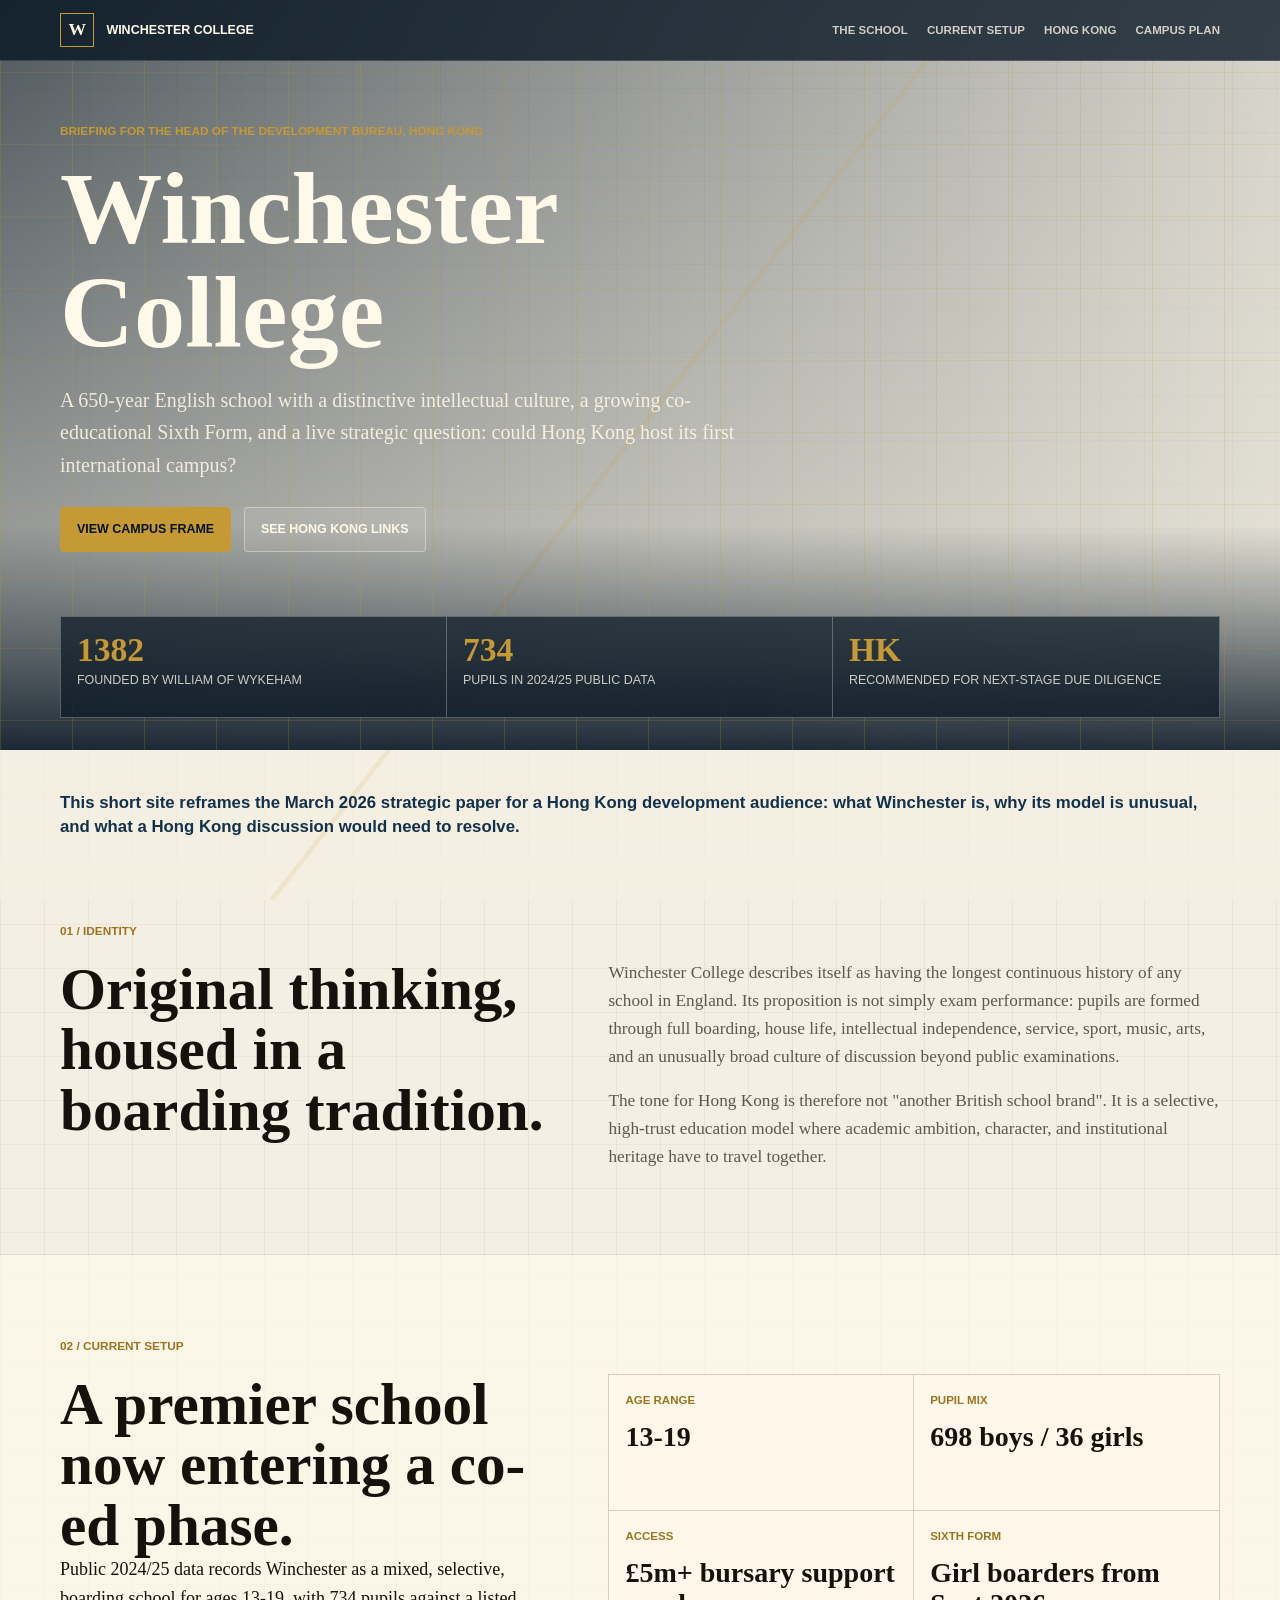
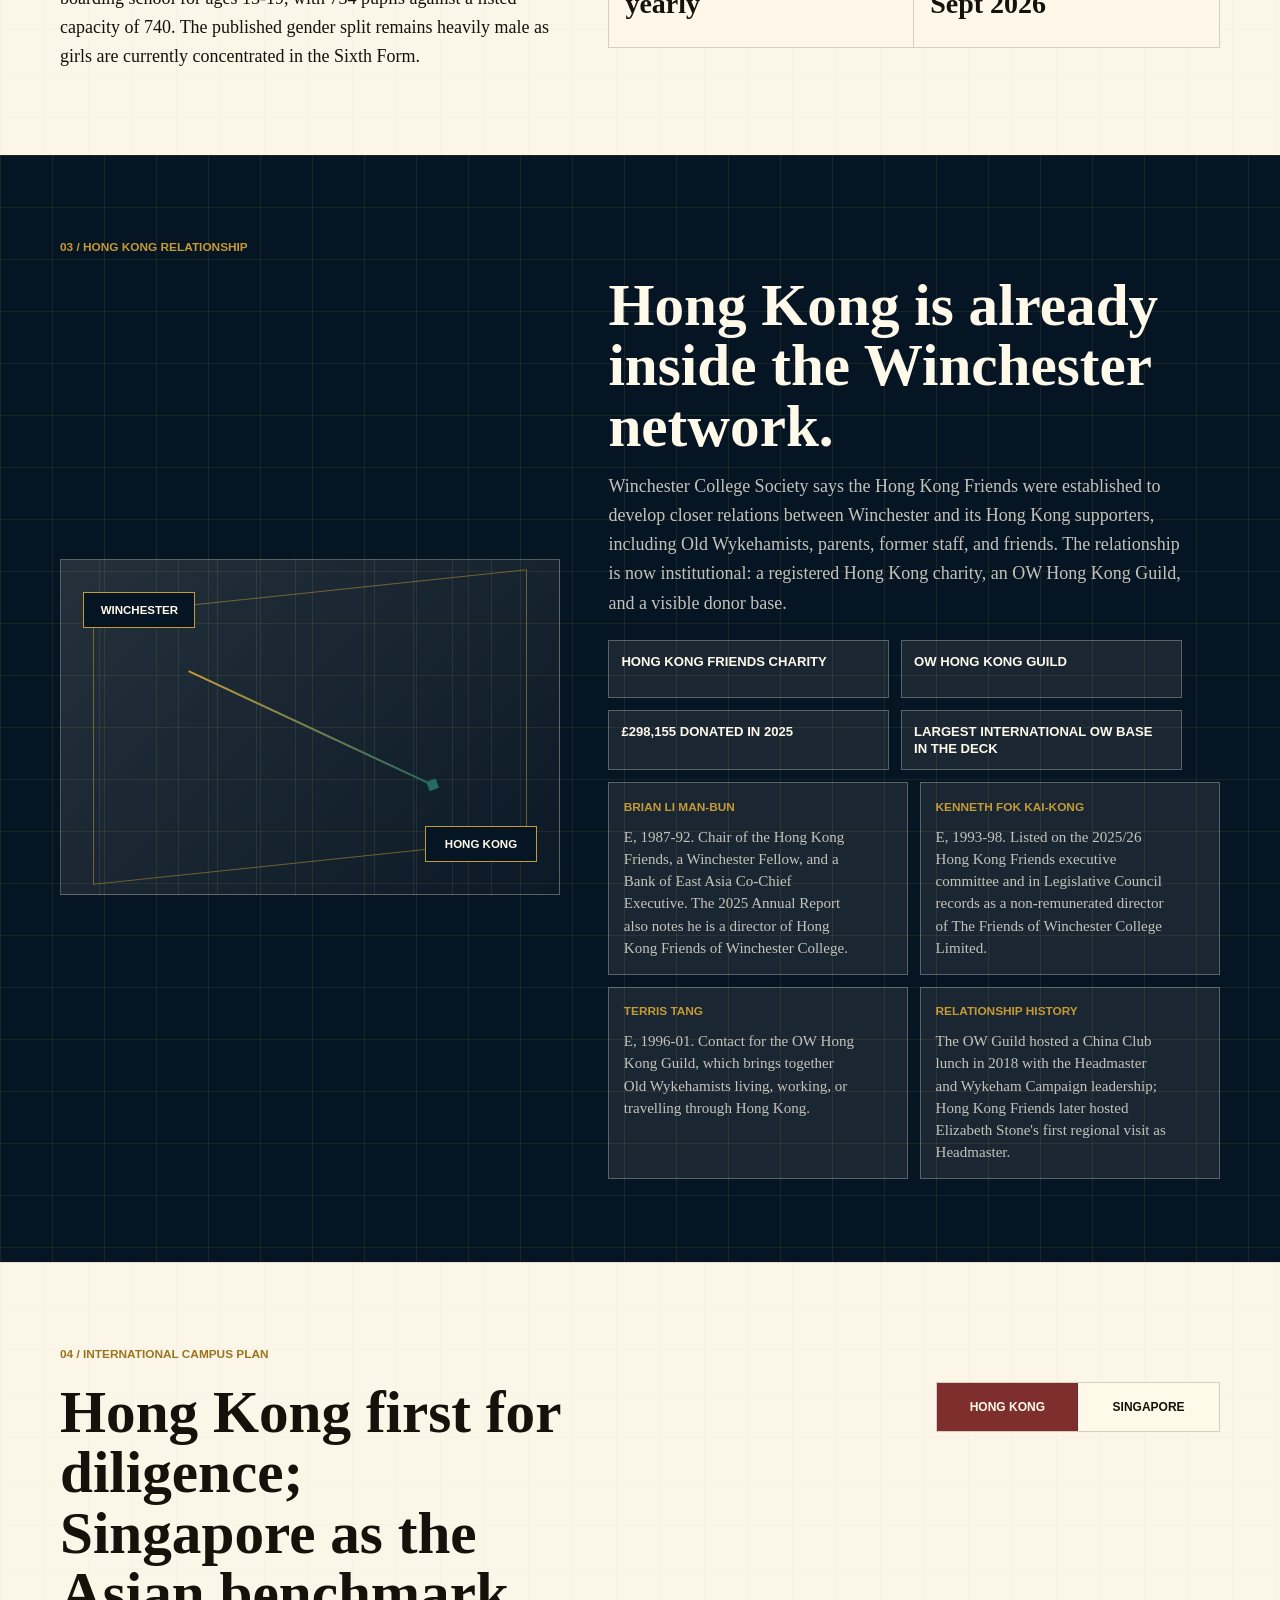
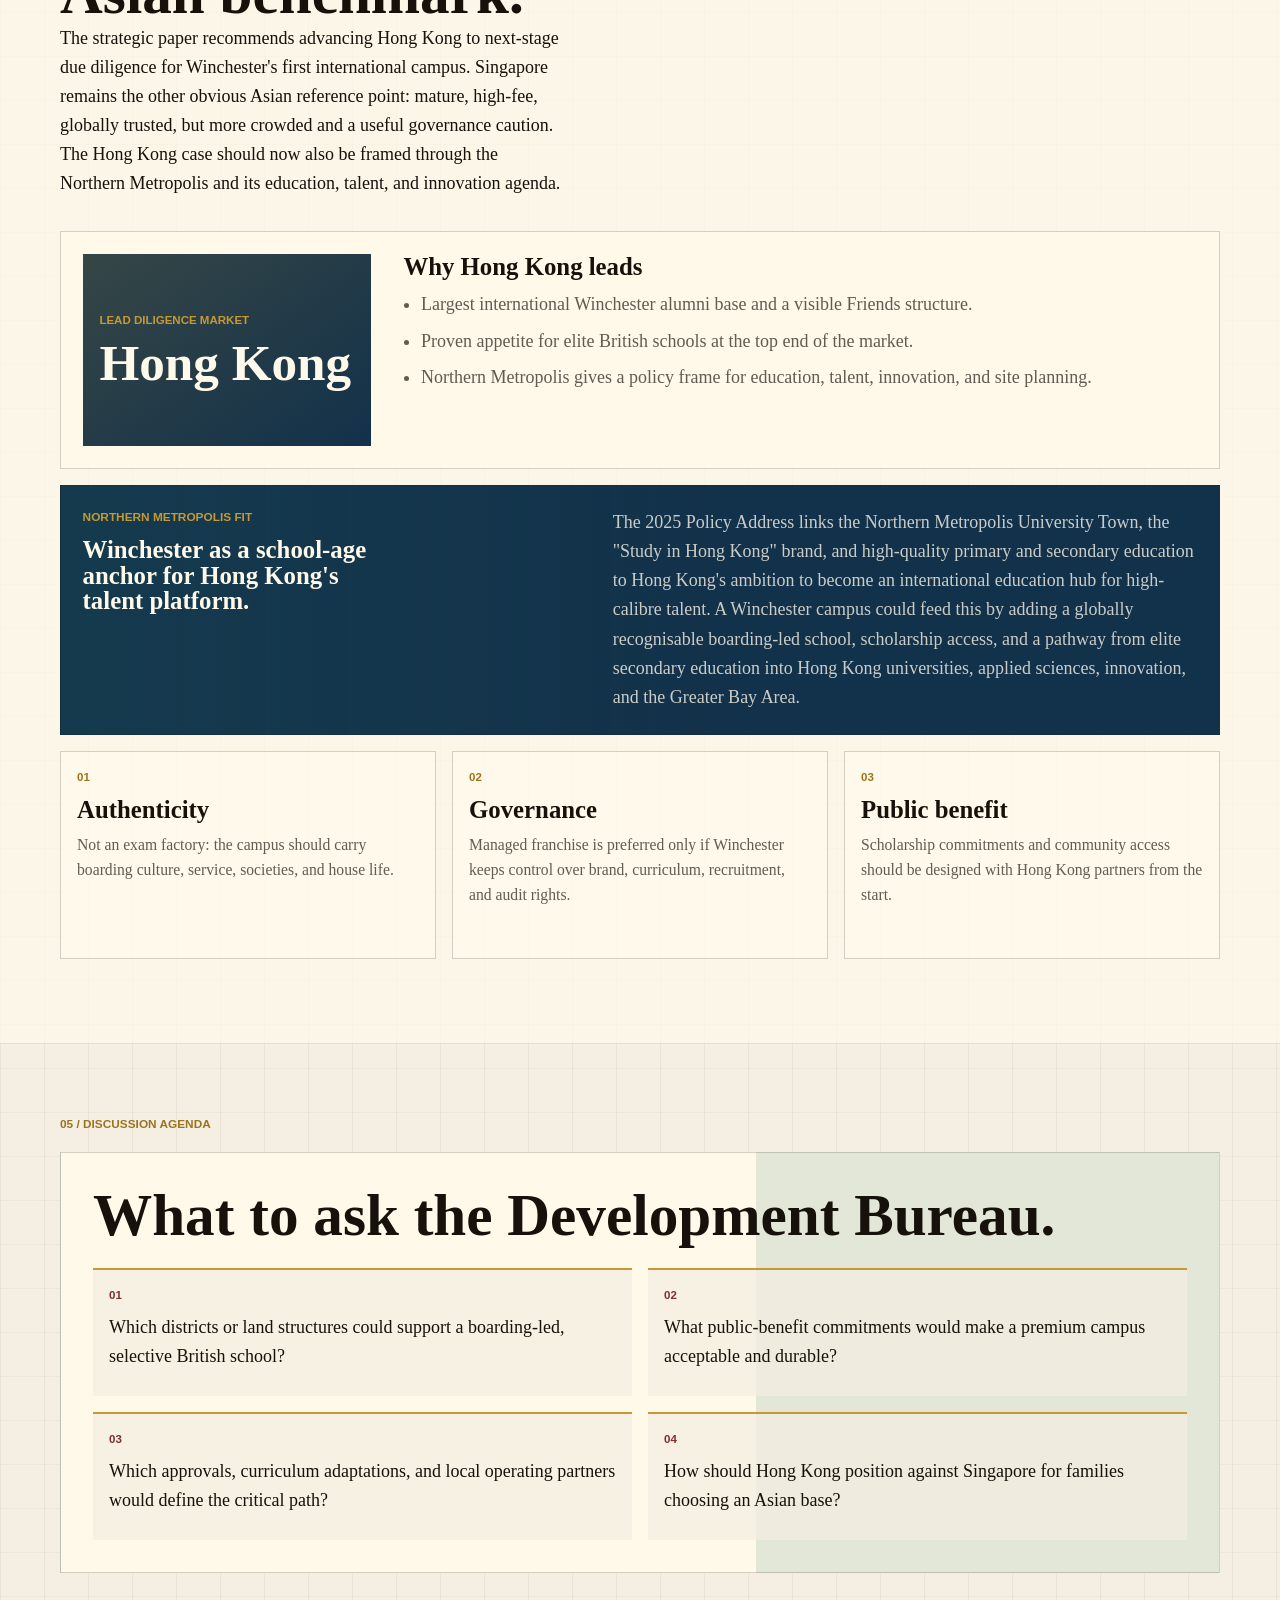
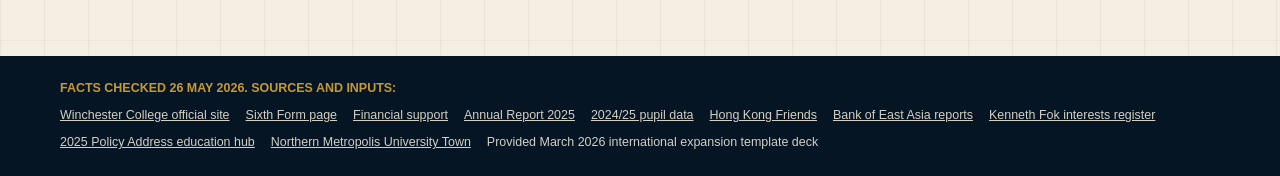
==== commit f2b428b2: "Remove Winchester setup note" ====
--- a/winchester-hk/index.html
+++ b/winchester-hk/index.html
@@ -116,21 +116,6 @@
             </article>
           </div>
         </div>
-
-        <div class="campus-note">
-          <img
-            src="https://www.winchestercollege.org/wp-content/uploads/2025/06/JP2024-58-1-scaled-480x0-c-center.jpg"
-            alt="Winchester pupils in discussion around a table"
-          />
-          <div>
-            <h3>What should travel?</h3>
-            <p>
-              Any international campus has to protect the Winchester core: selective admissions,
-              exceptional teaching, house-style pastoral care, space for boarding, and breadth beyond
-              public examinations.
-            </p>
-          </div>
-        </div>
       </section>
 
       <section class="section hong-kong" id="hong-kong" aria-labelledby="hk-title">
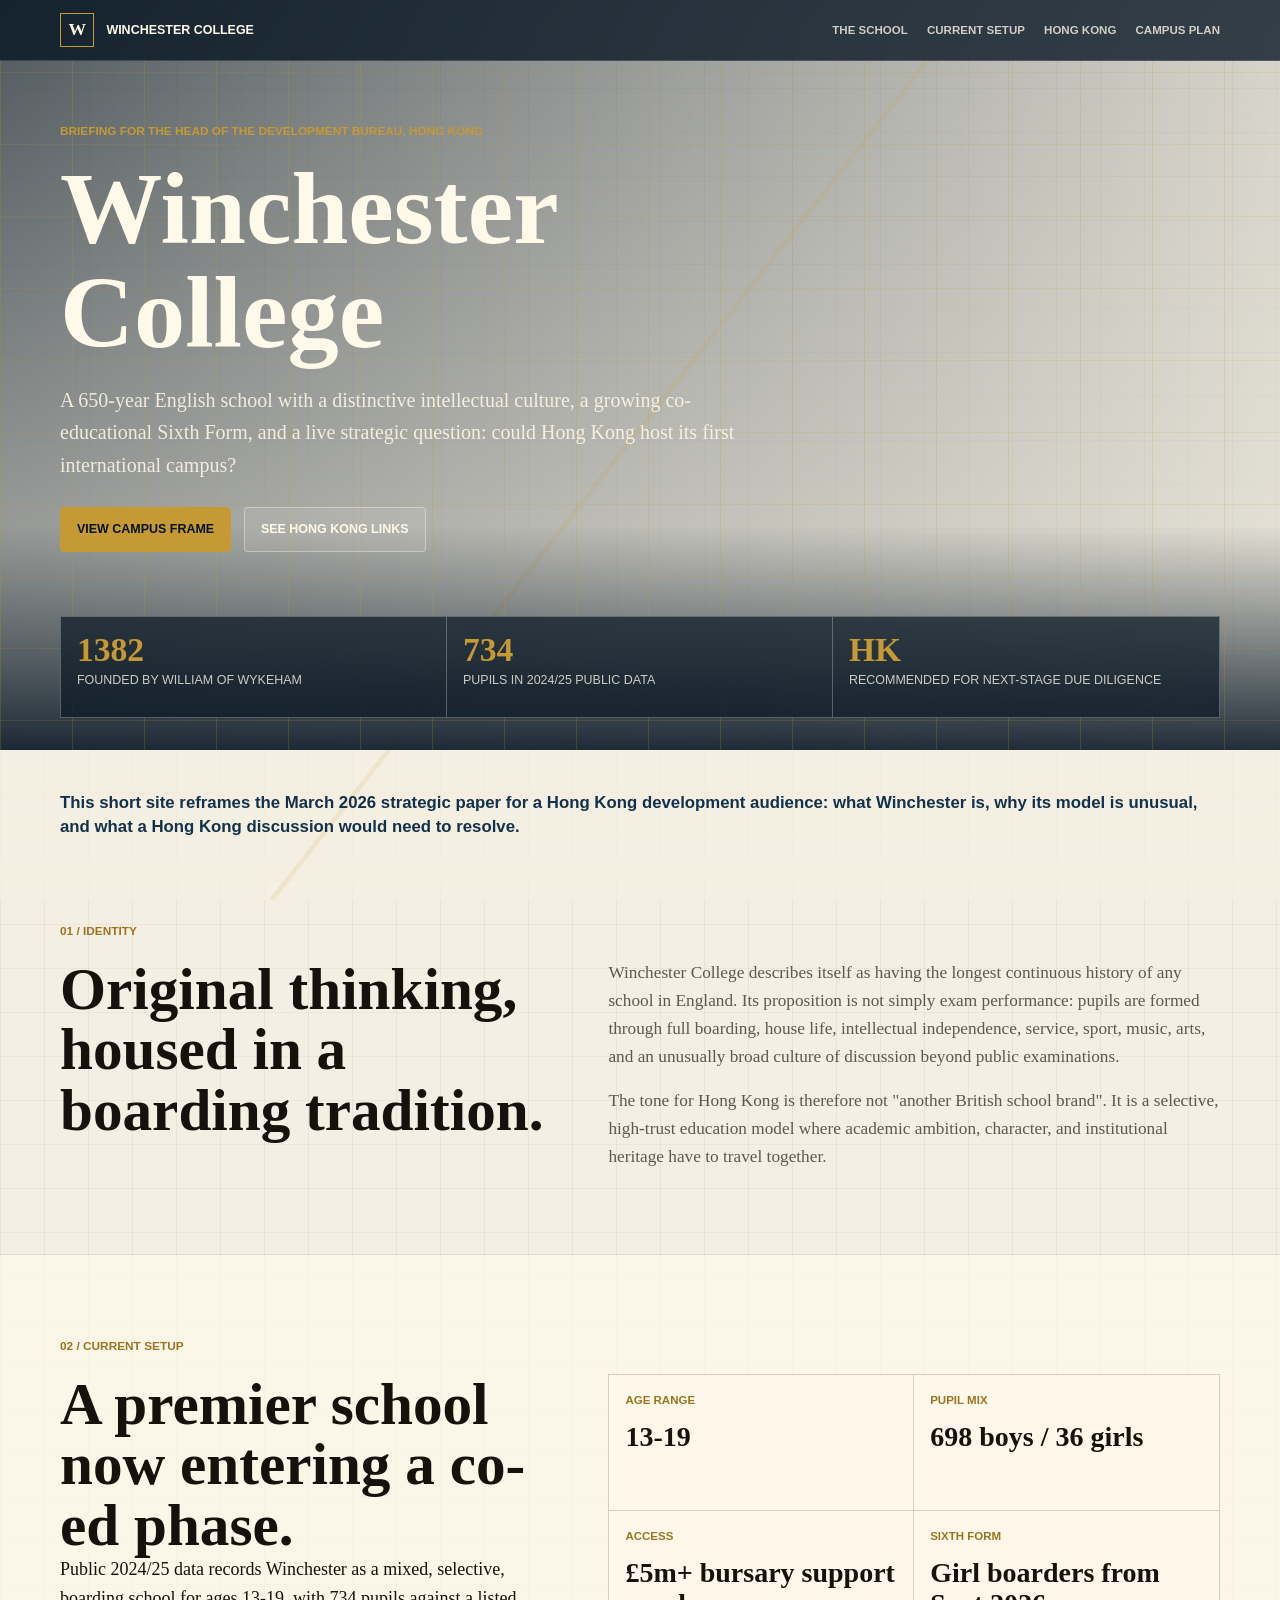
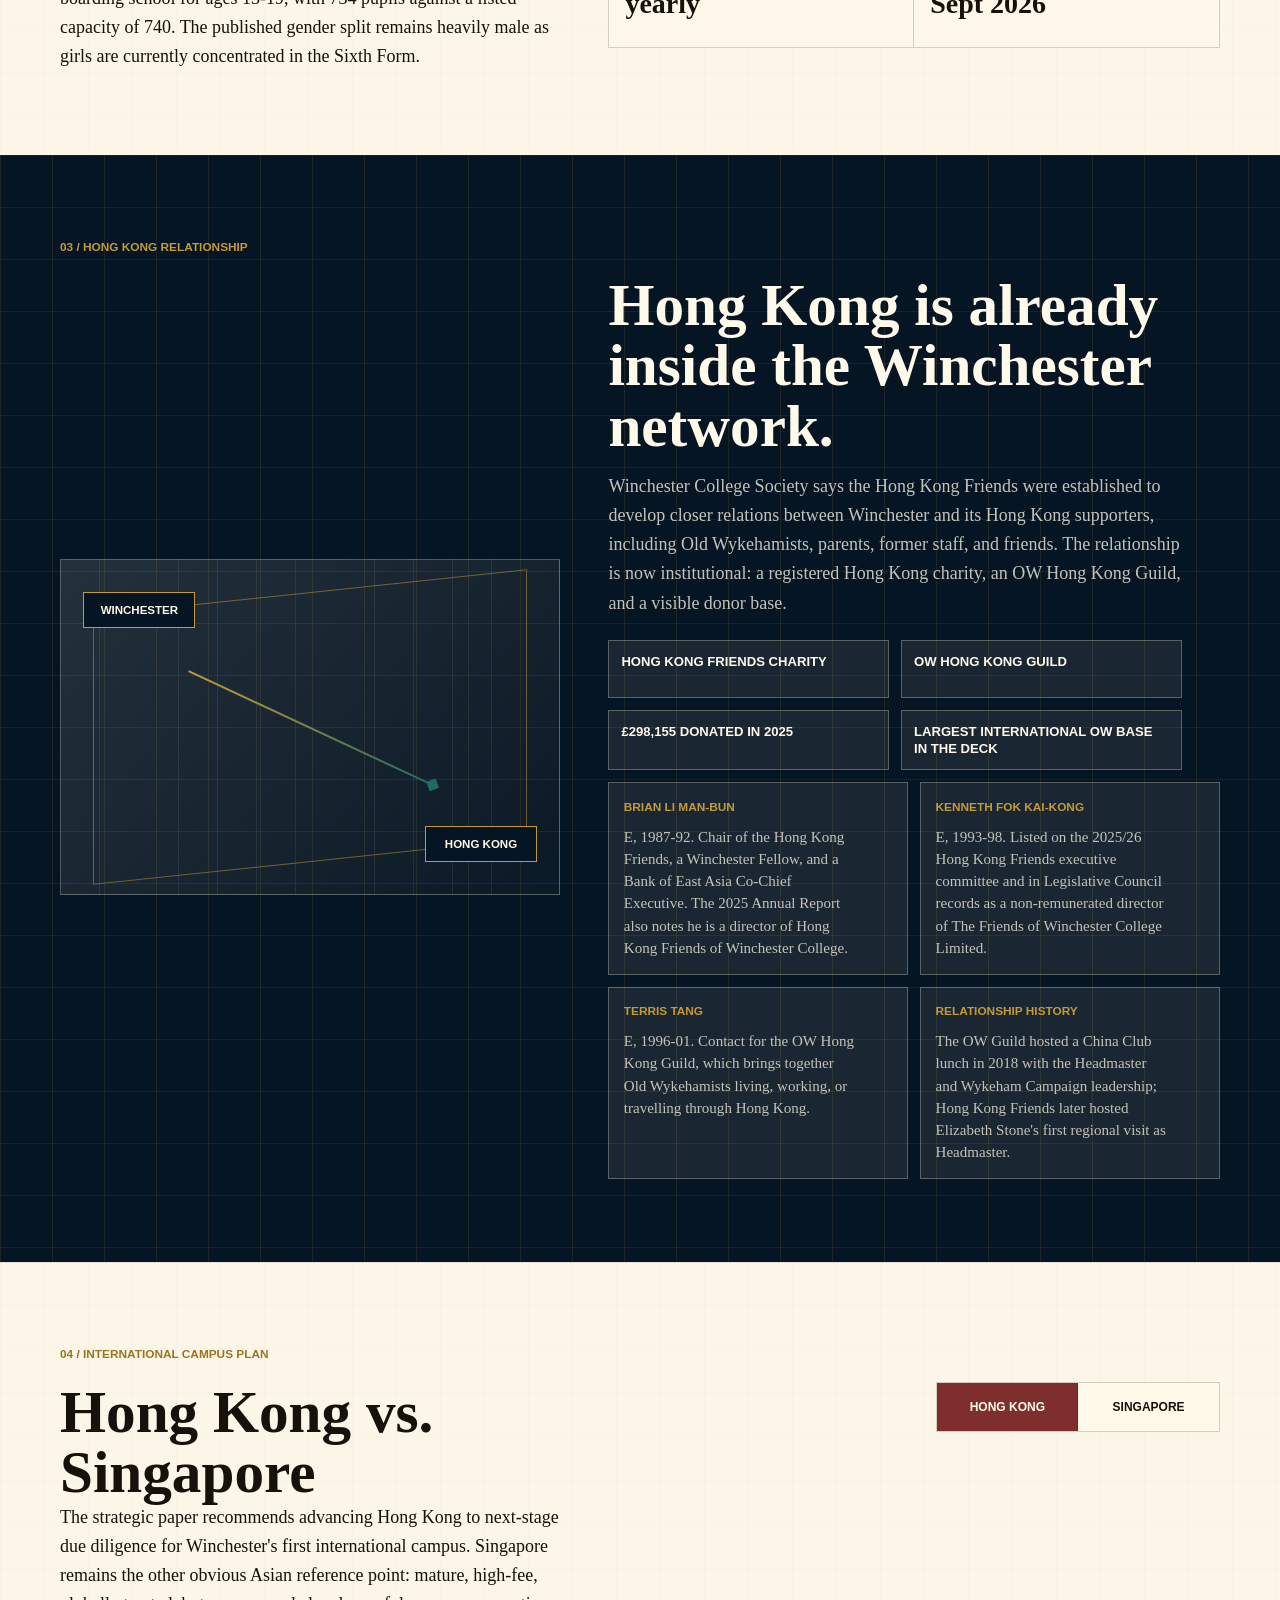
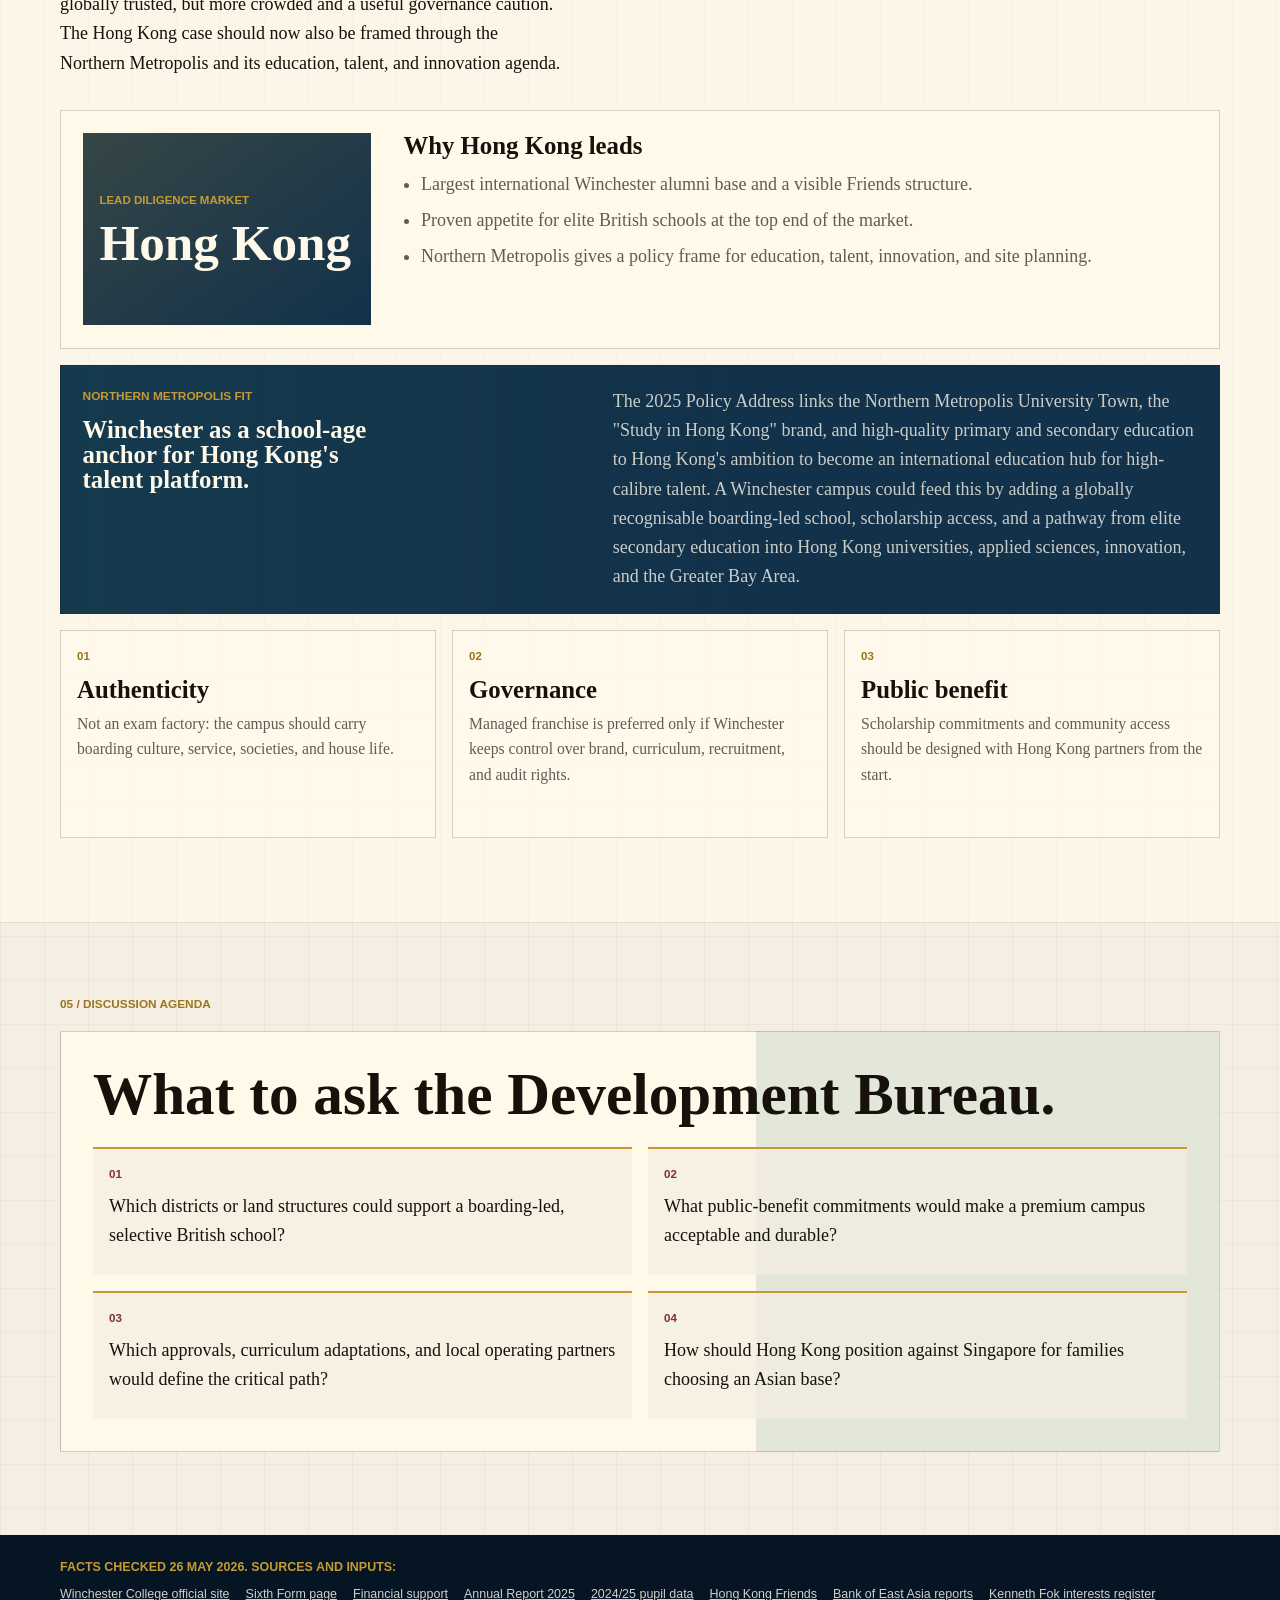
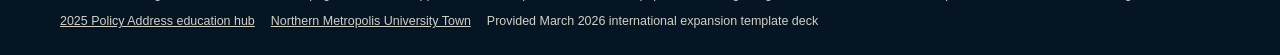
==== commit 6519067c: "Rename campus comparison headline" ====
--- a/winchester-hk/index.html
+++ b/winchester-hk/index.html
@@ -181,7 +181,7 @@
         <div class="section-kicker">04 / International campus plan</div>
         <div class="campus-head">
           <div>
-            <h2 id="campus-title">Hong Kong first for diligence; Singapore as the Asian benchmark.</h2>
+            <h2 id="campus-title">Hong Kong vs. Singapore</h2>
             <p>
               The strategic paper recommends advancing Hong Kong to next-stage due diligence for
               Winchester's first international campus. Singapore remains the other obvious Asian reference
--- a/winchester-hk/styles.css
+++ b/winchester-hk/styles.css
@@ -408,35 +408,6 @@
   line-height: 1.12;
 }
 
-.campus-note {
-  margin-top: 2rem;
-  display: grid;
-  grid-template-columns: 17rem 1fr;
-  gap: 1.4rem;
-  align-items: stretch;
-  border-top: 1px solid var(--line);
-  border-bottom: 1px solid var(--line);
-  background: rgba(255, 249, 234, 0.6);
-}
-
-.campus-note img {
-  width: 100%;
-  height: 100%;
-  min-height: 13rem;
-  object-fit: cover;
-}
-
-.campus-note div {
-  display: grid;
-  align-content: center;
-  padding: 1.2rem 1.2rem 1.2rem 0;
-}
-
-.campus-note p {
-  margin-top: 0.6rem;
-  color: var(--muted);
-}
-
 .hong-kong {
   color: var(--vellum);
   width: 100%;
@@ -930,14 +901,6 @@
     border-bottom: 1px solid var(--line);
   }
 
-  .campus-note {
-    grid-template-columns: 1fr;
-  }
-
-  .campus-note div {
-    padding: 0 1rem 1.2rem;
-  }
-
   .section {
     padding: 3.8rem 0;
   }
